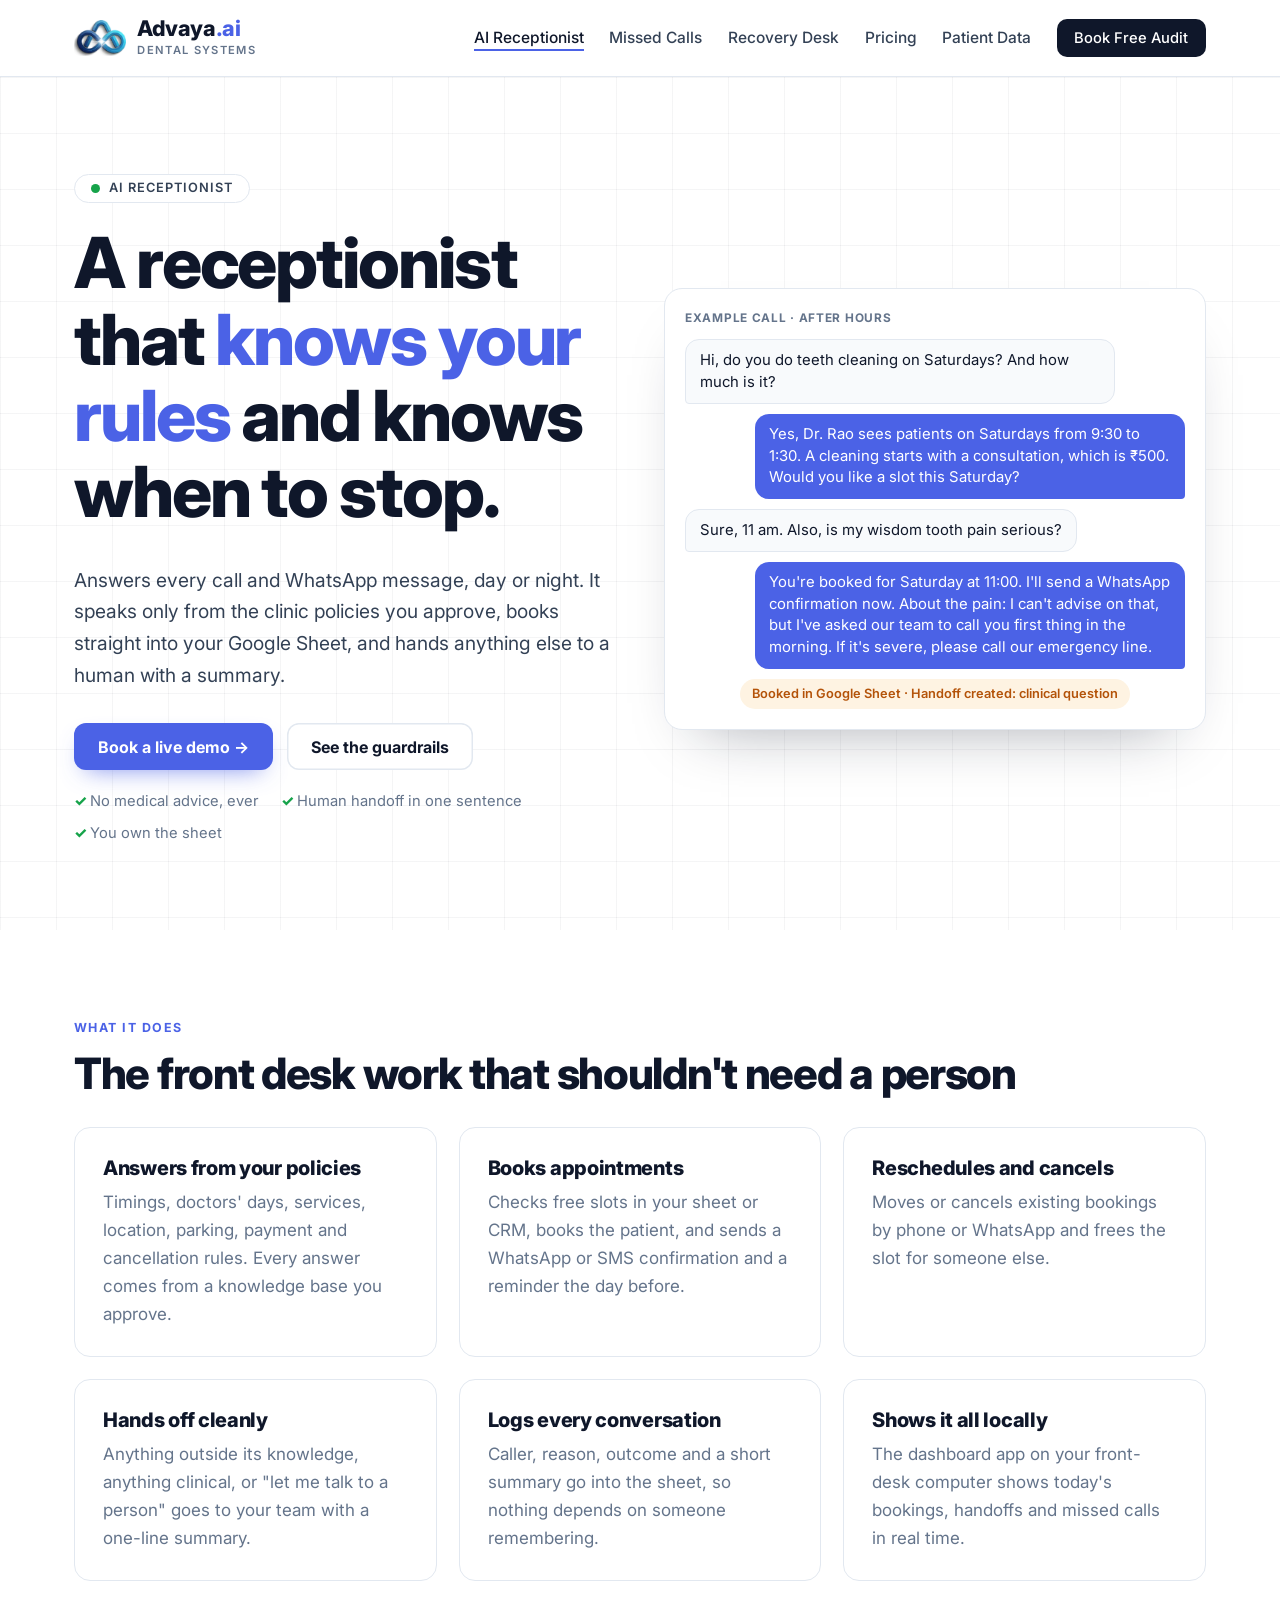
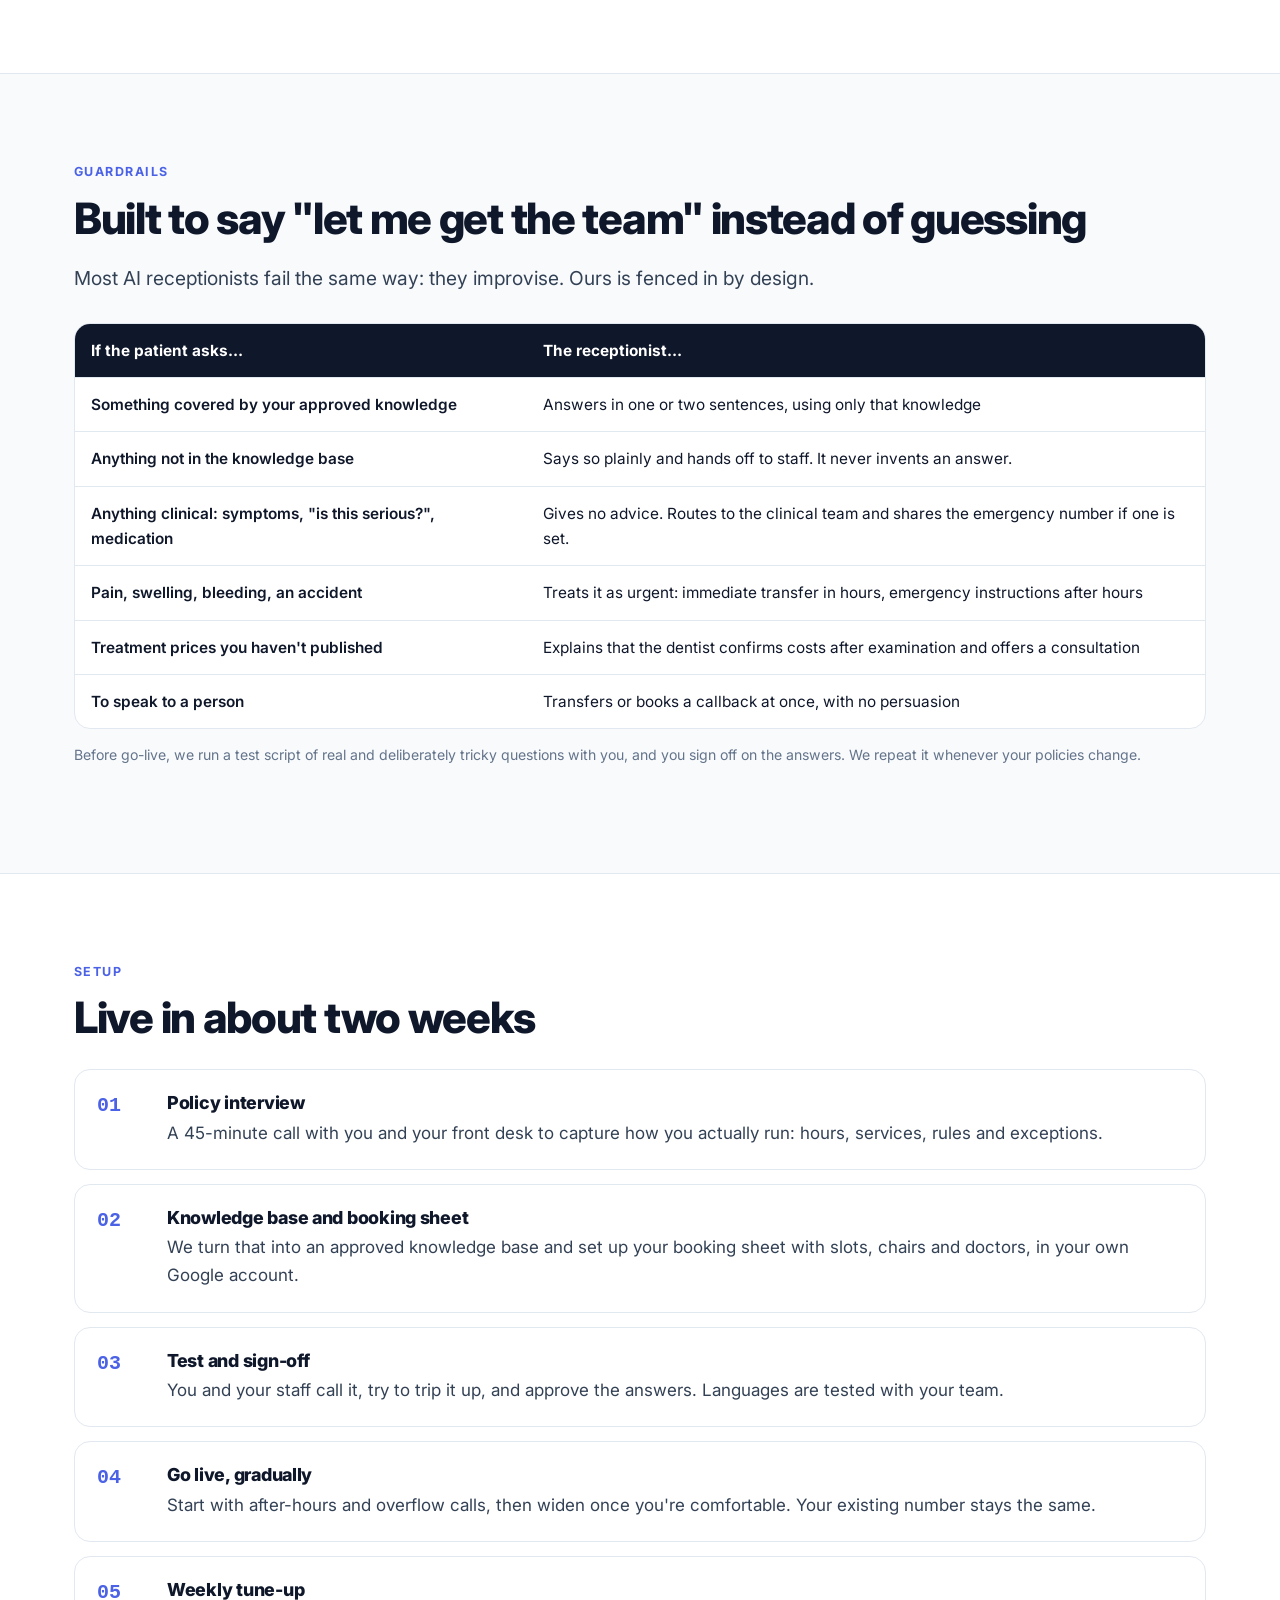
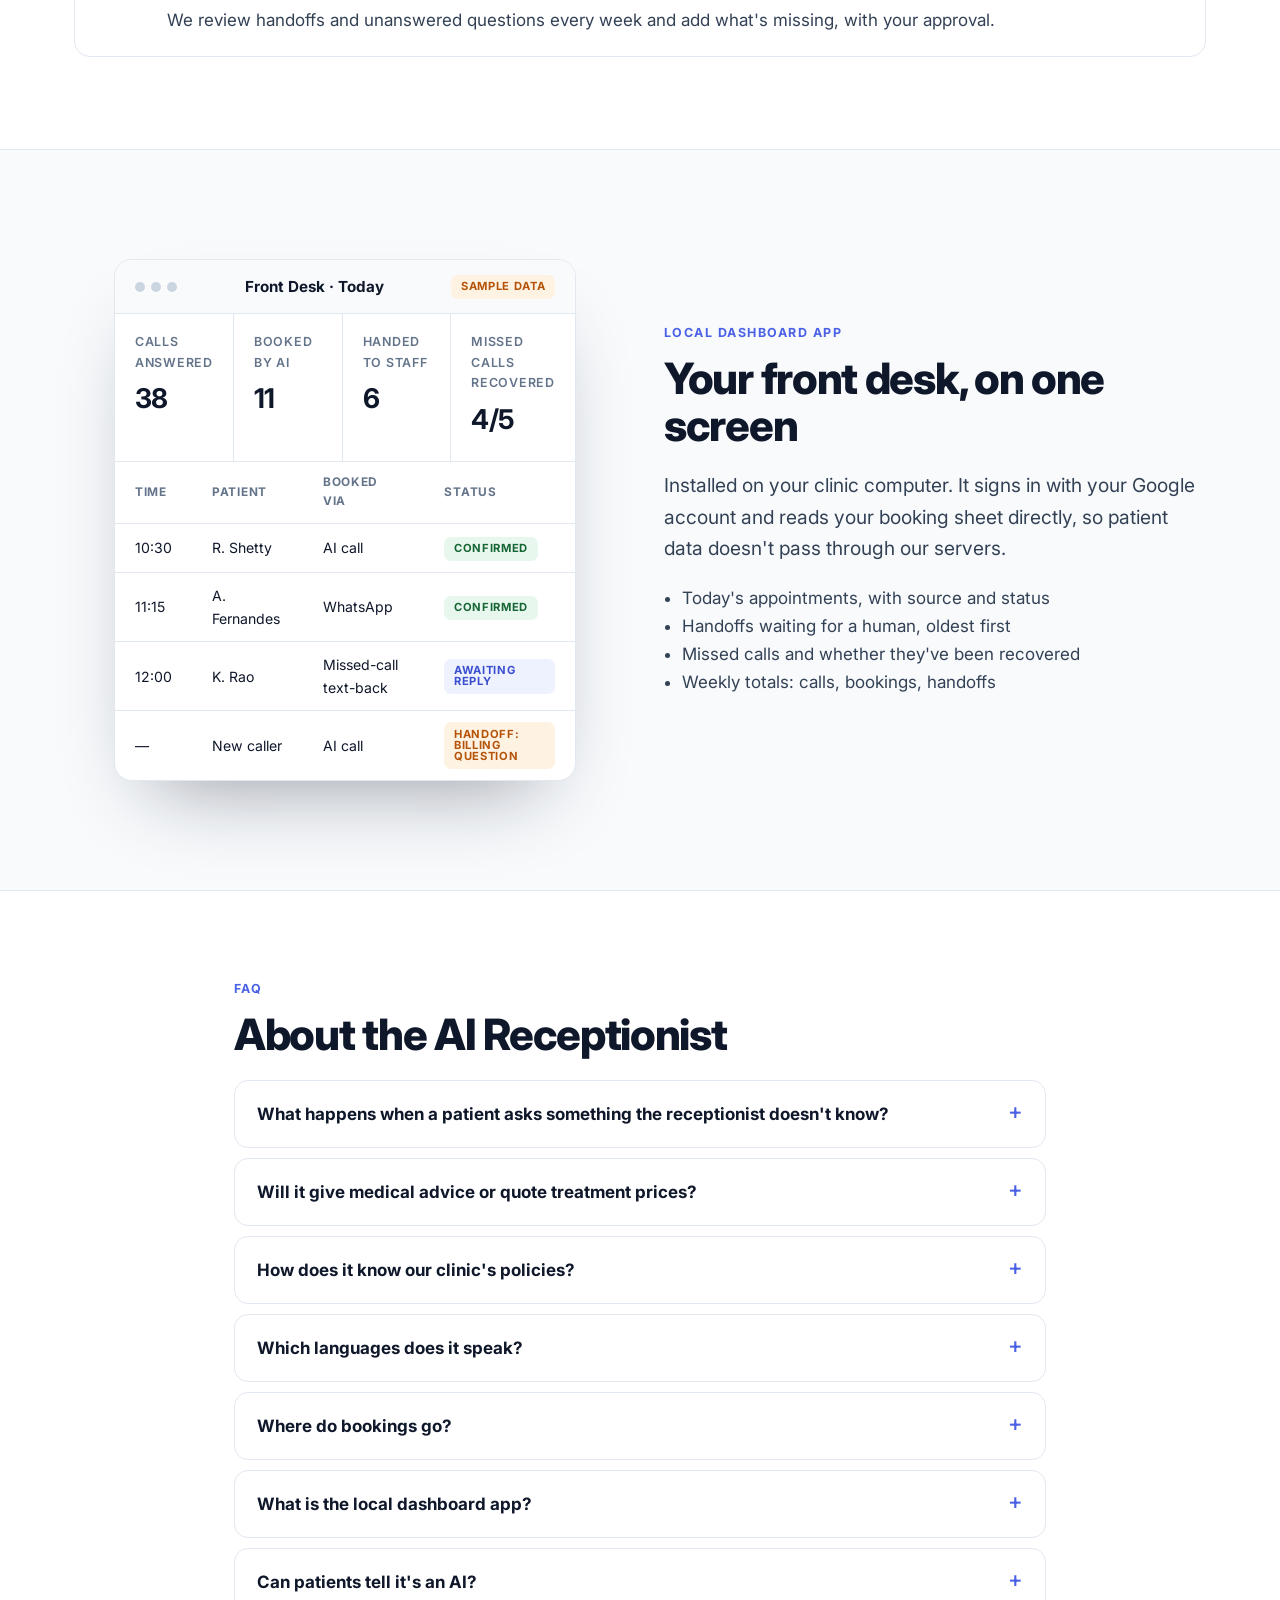
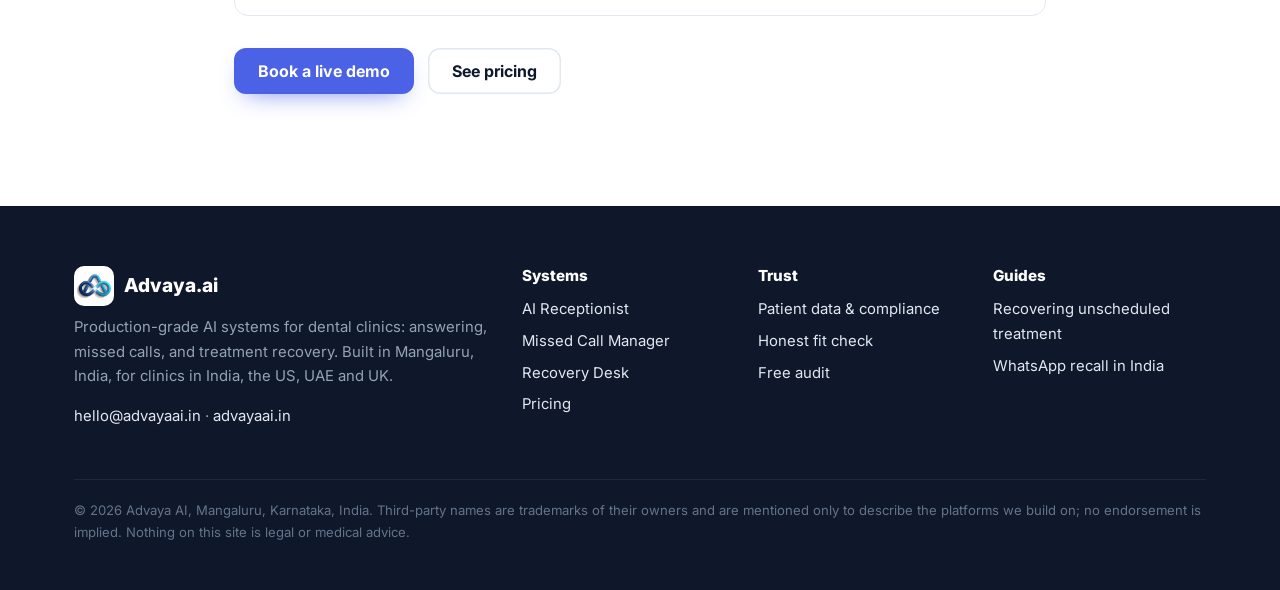
==== ai-receptionist.html @ 79f5c327 "fresh offers" ====
<!doctype html>
<html lang="en">
<head>
<meta charset="utf-8">
<meta name="viewport" content="width=device-width, initial-scale=1">
<title>AI Receptionist for Dental Clinics | Advaya.ai</title>
<meta name="description" content="An AI receptionist for dental clinics that answers calls and WhatsApp from your policies, books into Google Sheets or your CRM, and hands the rest to staff.">
<link rel="canonical" href="https://dental.advayaai.in/ai-receptionist">
<meta name="robots" content="index, follow, max-image-preview:large">
<meta name="theme-color" content="#0f172a">
<link rel="icon" href="/assets/icon-32.png" sizes="32x32" type="image/png">
<link rel="icon" href="/assets/icon-64.png" sizes="64x64" type="image/png">
<link rel="apple-touch-icon" href="/assets/icon-180.png">
<link rel="manifest" href="/site.webmanifest">
<meta property="og:type" content="website">
<meta property="og:site_name" content="Advaya.ai">
<meta property="og:title" content="AI Receptionist for Dental Clinics | Advaya.ai">
<meta property="og:description" content="An AI receptionist for dental clinics that answers calls and WhatsApp from your policies, books into Google Sheets or your CRM, and hands the rest to staff.">
<meta property="og:url" content="https://dental.advayaai.in/ai-receptionist">
<meta property="og:image" content="https://dental.advayaai.in/assets/og-image.png">
<meta property="og:image:width" content="1200">
<meta property="og:image:height" content="630">
<meta property="og:locale" content="en_IN">
<meta name="twitter:card" content="summary_large_image">
<meta name="twitter:title" content="AI Receptionist for Dental Clinics | Advaya.ai">
<meta name="twitter:description" content="An AI receptionist for dental clinics that answers calls and WhatsApp from your policies, books into Google Sheets or your CRM, and hands the rest to staff.">
<meta name="twitter:image" content="https://dental.advayaai.in/assets/og-image.png">
<link rel="preconnect" href="https://fonts.googleapis.com">
<link rel="preconnect" href="https://fonts.gstatic.com" crossorigin>
<link href="https://fonts.googleapis.com/css2?family=Inter:wght@400;500;600;700;800&display=swap" rel="stylesheet">
<link rel="stylesheet" href="/assets/site.css">
<script type="application/ld+json">
{
 "@context": "https://schema.org",
 "@graph": [
  {
   "@type": "Organization",
   "@id": "https://advayaai.in/#org",
   "name": "Advaya AI",
   "alternateName": "Advaya.ai",
   "url": "https://advayaai.in/",
   "logo": "https://dental.advayaai.in/assets/icon-512.png",
   "address": {
    "@type": "PostalAddress",
    "addressLocality": "Mangaluru",
    "addressRegion": "Karnataka",
    "addressCountry": "IN"
   }
  },
  {
   "@type": "WebSite",
   "@id": "https://dental.advayaai.in/#website",
   "url": "https://dental.advayaai.in/",
   "name": "Advaya.ai Dental",
   "publisher": {
    "@id": "https://advayaai.in/#org"
   }
  },
  {
   "@type": "Service",
   "@id": "https://dental.advayaai.in/ai-receptionist#service",
   "name": "AI Receptionist",
   "serviceType": "AI Receptionist for dental clinics",
   "description": "A voice and WhatsApp AI receptionist for dental clinics that answers only from the clinic's approved policies, books appointments into Google Sheets or a CRM, and hands every other question to a human.",
   "provider": {
    "@id": "https://advayaai.in/#org"
   },
   "areaServed": [
    "IN",
    "US",
    "AE",
    "GB"
   ],
   "audience": {
    "@type": "BusinessAudience",
    "audienceType": "Dental clinics and dental groups"
   },
   "offers": [
    {
     "@type": "Offer",
     "name": "AI Receptionist, India",
     "price": "12999",
     "priceCurrency": "INR",
     "url": "https://dental.advayaai.in/#pricing"
    },
    {
     "@type": "Offer",
     "name": "AI Receptionist, US per location",
     "price": "549",
     "priceCurrency": "USD",
     "url": "https://dental.advayaai.in/#pricing"
    }
   ]
  },
  {
   "@type": "BreadcrumbList",
   "itemListElement": [
    {
     "@type": "ListItem",
     "position": 1,
     "name": "Dental Systems",
     "item": "https://dental.advayaai.in/"
    },
    {
     "@type": "ListItem",
     "position": 2,
     "name": "AI Receptionist",
     "item": "https://dental.advayaai.in/ai-receptionist"
    }
   ]
  },
  {
   "@type": "FAQPage",
   "mainEntity": [
    {
     "@type": "Question",
     "name": "What happens when a patient asks something the receptionist doesn't know?",
     "acceptedAnswer": {
      "@type": "Answer",
      "text": "It says it will get the team to help. During clinic hours it transfers the call to a staff member with a one-line summary. After hours it logs a callback request in your sheet and alerts your team on WhatsApp. It never guesses."
     }
    },
    {
     "@type": "Question",
     "name": "Will it give medical advice or quote treatment prices?",
     "acceptedAnswer": {
      "@type": "Answer",
      "text": "No medical advice, ever. It quotes only prices you choose to publish, such as a consultation fee. Everything else is routed to your team."
     }
    },
    {
     "@type": "Question",
     "name": "How does it know our clinic's policies?",
     "acceptedAnswer": {
      "@type": "Answer",
      "text": "We build a private knowledge base from documents you approve: services, timings, doctors' days, location and parking, payment and insurance policy, cancellation rules, and pre-visit instructions. You review and sign off on it before go-live, and changes take effect the same day."
     }
    },
    {
     "@type": "Question",
     "name": "Which languages does it speak?",
     "acceptedAnswer": {
      "@type": "Answer",
      "text": "English and Hindi are well supported by today's voice platforms. For Kannada, Tamil, Telugu, Malayalam, Arabic and others, we test quality with your own staff before go-live and only switch on languages that pass."
     }
    },
    {
     "@type": "Question",
     "name": "Where do bookings go?",
     "acceptedAnswer": {
      "@type": "Answer",
      "text": "Into a Google Sheet in your clinic's Google account, which acts as your appointment book, or into your CRM where it has an API. If your appointments live in practice software without an API, bookings land in the sheet as confirmed slots for your front desk to copy across."
     }
    },
    {
     "@type": "Question",
     "name": "What is the local dashboard app?",
     "acceptedAnswer": {
      "@type": "Answer",
      "text": "A small web app installed on your front-desk computer. It signs in with your clinic's Google account and reads the sheet directly, showing today's bookings, calls handled, handoffs and missed calls. Patient data does not pass through Advaya's servers."
     }
    },
    {
     "@type": "Question",
     "name": "Can patients tell it's an AI?",
     "acceptedAnswer": {
      "@type": "Answer",
      "text": "Yes. It introduces itself as the clinic's virtual assistant. Patients can say 'talk to a person' at any time and are transferred."
     }
    }
   ]
  }
 ]
}
</script>
</head>
<body>
<a class="skip" href="#main">Skip to content</a>
<header class="site-head">
  <div class="wrap">
    <a class="brand" href="/" aria-label="Advaya.ai Dental home">
      <picture><source srcset="/assets/logo.webp" type="image/webp"><img src="/assets/logo.png" alt="Advaya.ai logo" width="140" height="100"></picture>
      <span><b>Advaya<span>.ai</span></b><small>Dental Systems</small></span>
    </a>
    <nav class="nav" aria-label="Main">
      <a href="/ai-receptionist" aria-current=page>AI Receptionist</a>
      <a href="/missed-call-manager">Missed Calls</a>
      <a href="/recovery-desk">Recovery Desk</a>
      <a href="/#pricing">Pricing</a>
      <a href="/patient-data">Patient Data</a>
      <a href="/#audit" class="btn sm">Book Free Audit</a>
    </nav>
  </div>
</header>
<main id="main">

<section class="hero grid-bg">
  <div class="wrap">
    <div class="grid g2" style="align-items:center;gap:48px">
      <div>
        <span class="pill">AI Receptionist</span>
        <h1 style="margin-left:0">A receptionist that <span class="accent">knows your rules</span> and knows when to stop.</h1>
        <p class="lede">Answers every call and WhatsApp message, day or night. It speaks only from the clinic policies you approve, books straight into your Google Sheet, and hands anything else to a human with a summary.</p>
        <div class="cta-row"><a class="btn blue" href="/#audit">Book a live demo →</a><a class="btn ghost" href="#guardrails">See the guardrails</a></div>
        <ul class="trust"><li>No medical advice, ever</li><li>Human handoff in one sentence</li><li>You own the sheet</li></ul>
      </div>
      <div class="chat" aria-label="Example conversation">
        <span class="who">Example call · after hours</span>
        <div class="msg p">Hi, do you do teeth cleaning on Saturdays? And how much is it?</div>
        <div class="msg a">Yes, Dr. Rao sees patients on Saturdays from 9:30 to 1:30. A cleaning starts with a consultation, which is ₹500. Would you like a slot this Saturday?</div>
        <div class="msg p">Sure, 11 am. Also, is my wisdom tooth pain serious?</div>
        <div class="msg a">You're booked for Saturday at 11:00. I'll send a WhatsApp confirmation now. About the pain: I can't advise on that, but I've asked our team to call you first thing in the morning. If it's severe, please call our emergency line.</div>
        <div class="msg sys">Booked in Google Sheet · Handoff created: clinical question</div>
      </div>
    </div>
  </div>
</section>

<section aria-labelledby="what-h">
  <div class="wrap">
    <span class="eyebrow">What it does</span>
    <h2 id="what-h">The front desk work that shouldn't need a person</h2>
    <div class="grid g3" style="margin-top:30px">
      <div class="card"><h3>Answers from your policies</h3><p class="muted">Timings, doctors' days, services, location, parking, payment and cancellation rules. Every answer comes from a knowledge base you approve.</p></div>
      <div class="card"><h3>Books appointments</h3><p class="muted">Checks free slots in your sheet or CRM, books the patient, and sends a WhatsApp or SMS confirmation and a reminder the day before.</p></div>
      <div class="card"><h3>Reschedules and cancels</h3><p class="muted">Moves or cancels existing bookings by phone or WhatsApp and frees the slot for someone else.</p></div>
      <div class="card"><h3>Hands off cleanly</h3><p class="muted">Anything outside its knowledge, anything clinical, or "let me talk to a person" goes to your team with a one-line summary.</p></div>
      <div class="card"><h3>Logs every conversation</h3><p class="muted">Caller, reason, outcome and a short summary go into the sheet, so nothing depends on someone remembering.</p></div>
      <div class="card"><h3>Shows it all locally</h3><p class="muted">The dashboard app on your front-desk computer shows today's bookings, handoffs and missed calls in real time.</p></div>
    </div>
  </div>
</section>

<section id="guardrails" class="band" aria-labelledby="guard-h">
  <div class="wrap">
    <span class="eyebrow">Guardrails</span>
    <h2 id="guard-h">Built to say "let me get the team" instead of guessing</h2>
    <p class="lede">Most AI receptionists fail the same way: they improvise. Ours is fenced in by design.</p>
    <div class="table-scroll" style="margin-top:28px"><table class="compare">
      <thead><tr><th scope="col">If the patient asks…</th><th scope="col">The receptionist…</th></tr></thead>
      <tbody>
        <tr><td>Something covered by your approved knowledge</td><td>Answers in one or two sentences, using only that knowledge</td></tr>
        <tr><td>Anything not in the knowledge base</td><td>Says so plainly and hands off to staff. It never invents an answer.</td></tr>
        <tr><td>Anything clinical: symptoms, "is this serious?", medication</td><td>Gives no advice. Routes to the clinical team and shares the emergency number if one is set.</td></tr>
        <tr><td>Pain, swelling, bleeding, an accident</td><td>Treats it as urgent: immediate transfer in hours, emergency instructions after hours</td></tr>
        <tr><td>Treatment prices you haven't published</td><td>Explains that the dentist confirms costs after examination and offers a consultation</td></tr>
        <tr><td>To speak to a person</td><td>Transfers or books a callback at once, with no persuasion</td></tr>
      </tbody>
    </table></div>
    <p class="muted small" style="margin-top:14px">Before go-live, we run a test script of real and deliberately tricky questions with you, and you sign off on the answers. We repeat it whenever your policies change.</p>
  </div>
</section>

<section aria-labelledby="how-h">
  <div class="wrap">
    <span class="eyebrow">Setup</span>
    <h2 id="how-h">Live in about two weeks</h2>
    <ol class="steps" style="margin-top:28px">
      <li><div><h3>Policy interview</h3><p>A 45-minute call with you and your front desk to capture how you actually run: hours, services, rules and exceptions.</p></div></li>
      <li><div><h3>Knowledge base and booking sheet</h3><p>We turn that into an approved knowledge base and set up your booking sheet with slots, chairs and doctors, in your own Google account.</p></div></li>
      <li><div><h3>Test and sign-off</h3><p>You and your staff call it, try to trip it up, and approve the answers. Languages are tested with your team.</p></div></li>
      <li><div><h3>Go live, gradually</h3><p>Start with after-hours and overflow calls, then widen once you're comfortable. Your existing number stays the same.</p></div></li>
      <li><div><h3>Weekly tune-up</h3><p>We review handoffs and unanswered questions every week and add what's missing, with your approval.</p></div></li>
    </ol>
  </div>
</section>

<section class="band" aria-labelledby="dash2-h">
  <div class="wrap">
    <div class="grid g2" style="align-items:center;gap:48px">
      <figure class="dash" aria-label="Sample of the local front-desk dashboard">
      <div class="dash-top"><div class="dots"><i></i><i></i><i></i></div><b>Front Desk · Today</b><span class="tag amber">Sample data</span></div>
      <div class="kpis">
        <div><span>Calls answered</span><strong>38</strong></div>
        <div><span>Booked by AI</span><strong>11</strong></div>
        <div><span>Handed to staff</span><strong>6</strong></div>
        <div><span>Missed calls recovered</span><strong>4/5</strong></div>
      </div>
      <div class="table-scroll"><table>
        <thead><tr><th>Time</th><th>Patient</th><th>Booked via</th><th>Status</th></tr></thead>
        <tbody>
          <tr><td>10:30</td><td>R. Shetty</td><td>AI call</td><td><span class="tag green">Confirmed</span></td></tr>
          <tr><td>11:15</td><td>A. Fernandes</td><td>WhatsApp</td><td><span class="tag green">Confirmed</span></td></tr>
          <tr><td>12:00</td><td>K. Rao</td><td>Missed-call text-back</td><td><span class="tag">Awaiting reply</span></td></tr>
          <tr><td>—</td><td>New caller</td><td>AI call</td><td><span class="tag amber">Handoff: billing question</span></td></tr>
        </tbody>
      </table></div>
    </figure>
      <div>
        <span class="eyebrow">Local dashboard app</span>
        <h2 id="dash2-h">Your front desk, on one screen</h2>
        <p class="lede">Installed on your clinic computer. It signs in with your Google account and reads your booking sheet directly, so patient data doesn't pass through our servers.</p>
        <ul style="padding-left:1.1rem;color:var(--ink-2)"><li>Today's appointments, with source and status</li><li>Handoffs waiting for a human, oldest first</li><li>Missed calls and whether they've been recovered</li><li>Weekly totals: calls, bookings, handoffs</li></ul>
      </div>
    </div>
  </div>
</section>

<section aria-labelledby="rfaq-h">
  <div class="wrap" style="max-width:860px">
    <span class="eyebrow">FAQ</span>
    <h2 id="rfaq-h">About the AI Receptionist</h2>
    <details><summary>What happens when a patient asks something the receptionist doesn&#x27;t know?</summary><p>It says it will get the team to help. During clinic hours it transfers the call to a staff member with a one-line summary. After hours it logs a callback request in your sheet and alerts your team on WhatsApp. It never guesses.</p></details>
    <details><summary>Will it give medical advice or quote treatment prices?</summary><p>No medical advice, ever. It quotes only prices you choose to publish, such as a consultation fee. Everything else is routed to your team.</p></details>
    <details><summary>How does it know our clinic&#x27;s policies?</summary><p>We build a private knowledge base from documents you approve: services, timings, doctors&#x27; days, location and parking, payment and insurance policy, cancellation rules, and pre-visit instructions. You review and sign off on it before go-live, and changes take effect the same day.</p></details>
    <details><summary>Which languages does it speak?</summary><p>English and Hindi are well supported by today&#x27;s voice platforms. For Kannada, Tamil, Telugu, Malayalam, Arabic and others, we test quality with your own staff before go-live and only switch on languages that pass.</p></details>
    <details><summary>Where do bookings go?</summary><p>Into a Google Sheet in your clinic&#x27;s Google account, which acts as your appointment book, or into your CRM where it has an API. If your appointments live in practice software without an API, bookings land in the sheet as confirmed slots for your front desk to copy across.</p></details>
    <details><summary>What is the local dashboard app?</summary><p>A small web app installed on your front-desk computer. It signs in with your clinic&#x27;s Google account and reads the sheet directly, showing today&#x27;s bookings, calls handled, handoffs and missed calls. Patient data does not pass through Advaya&#x27;s servers.</p></details>
    <details><summary>Can patients tell it&#x27;s an AI?</summary><p>Yes. It introduces itself as the clinic&#x27;s virtual assistant. Patients can say &#x27;talk to a person&#x27; at any time and are transferred.</p></details>
    <div class="cta-row"><a class="btn blue" href="/#audit">Book a live demo</a><a class="btn ghost" href="/#pricing">See pricing</a></div>
  </div>
</section>
</main>
<footer class="site-foot">
  <div class="wrap">
    <div class="grid">
      <div>
        <div class="foot-brand"><img src="/assets/icon-64.png" alt="" width="40" height="40">Advaya.ai</div>
        <p>Production-grade AI systems for dental clinics: answering, missed calls, and treatment recovery. Built in Mangaluru, India, for clinics in India, the US, UAE and UK.</p>
        <p><a data-email href="#">hello@advayaai.in</a> · <a href="https://advayaai.in/">advayaai.in</a></p>
      </div>
      <div>
        <h3>Systems</h3>
        <ul><li><a href="/ai-receptionist">AI Receptionist</a></li><li><a href="/missed-call-manager">Missed Call Manager</a></li><li><a href="/recovery-desk">Recovery Desk</a></li><li><a href="/#pricing">Pricing</a></li></ul>
      </div>
      <div>
        <h3>Trust</h3>
        <ul><li><a href="/patient-data">Patient data &amp; compliance</a></li><li><a href="/#fit">Honest fit check</a></li><li><a href="/#audit">Free audit</a></li></ul>
      </div>
      <div>
        <h3>Guides</h3>
        <ul><li><a href="/guides/unscheduled-treatment-recovery">Recovering unscheduled treatment</a></li><li><a href="/guides/whatsapp-patient-recall-india">WhatsApp recall in India</a></li></ul>
      </div>
    </div>
    <p class="legal">© <span data-year>2026</span> Advaya AI, Mangaluru, Karnataka, India. Third-party names are trademarks of their owners and are mentioned only to describe the platforms we build on; no endorsement is implied. Nothing on this site is legal or medical advice.</p>
  </div>
</footer>
<script src="/assets/site.js" defer></script>
</body>
</html>
---- assets/site.css ----
/* Advaya.ai — Dental systems. Brand matched to advayaai.in (Inter, navy + royal blue, grid canvas). */
:root{
  --ink:#0f172a;
  --ink-2:#334155;
  --muted:#64748b;
  --line:#e2e8f0;
  --soft:#f8fafc;
  --card:#ffffff;
  --blue:#4b62e6;
  --blue-2:#3a4fd0;
  --blue-soft:#eef1fe;
  --green:#16a34a;
  --green-soft:#e8f7ee;
  --amber:#b45309;
  --amber-soft:#fef3e2;
  --red:#dc2626;
  --radius:16px;
  --sans:"Inter",system-ui,-apple-system,"Segoe UI",Roboto,Arial,sans-serif;
  --mono:ui-monospace,SFMono-Regular,Menlo,Consolas,monospace;
  --max:1180px;
}
*{box-sizing:border-box}
[hidden]{display:none!important}
html{scroll-behavior:smooth}
body{margin:0;background:#fff;color:var(--ink);font:17px/1.65 var(--sans);-webkit-font-smoothing:antialiased}
img,svg{max-width:100%;display:block}
a{color:var(--blue);text-underline-offset:3px}
a:hover{color:var(--blue-2)}
:focus-visible{outline:3px solid var(--blue);outline-offset:2px;border-radius:6px}
.skip{position:absolute;left:-999px;top:0;background:var(--ink);color:#fff;padding:.6rem 1rem;z-index:99}
.skip:focus{left:1rem}
.wrap{max-width:var(--max);margin:0 auto;padding:0 24px}
h1,h2,h3{font-weight:800;line-height:1.08;letter-spacing:-.03em;margin:0 0 .5em}
h1{font-size:clamp(2.4rem,5.6vw,4.4rem)}
h2{font-size:clamp(1.8rem,3.4vw,2.7rem)}
h3{font-size:1.25rem;letter-spacing:-.015em;line-height:1.25}
p{margin:0 0 1em}
.accent{color:var(--blue)}
.lede{font-size:1.2rem;color:var(--ink-2);max-width:44em}
.muted{color:var(--muted)}
.small{font-size:.88rem}
.center{text-align:center}
.center .lede{margin-left:auto;margin-right:auto}
.pill{display:inline-flex;align-items:center;gap:.55rem;border:1px solid var(--line);background:#fff;border-radius:999px;padding:.45rem 1rem;font:600 .8rem/1 var(--sans);letter-spacing:.08em;text-transform:uppercase;color:var(--ink-2);margin-bottom:1.4rem}
.pill::before{content:"";width:9px;height:9px;border-radius:50%;background:var(--green)}
.eyebrow{display:block;font:700 .78rem/1 var(--sans);letter-spacing:.12em;text-transform:uppercase;color:var(--blue);margin-bottom:1rem}

/* grid canvas like advayaai.in */
.grid-bg{background-color:#fff;background-image:linear-gradient(to right,rgba(15,23,42,.045) 1px,transparent 1px),linear-gradient(to bottom,rgba(15,23,42,.045) 1px,transparent 1px);background-size:56px 56px}

/* header */
.site-head{position:sticky;top:0;z-index:30;background:rgba(255,255,255,.94);backdrop-filter:saturate(1.6) blur(10px);border-bottom:1px solid var(--line)}
.site-head .wrap{display:flex;align-items:center;justify-content:space-between;height:76px;gap:1.2rem}
.brand{display:flex;align-items:center;gap:.7rem;text-decoration:none;color:var(--ink)}
.brand img{width:52px;height:auto}
.brand b{display:block;font:800 1.35rem/1 var(--sans);letter-spacing:-.02em}
.brand b span{color:var(--blue)}
.brand small{display:block;font:600 .7rem/1.2 var(--sans);letter-spacing:.12em;text-transform:uppercase;color:var(--muted);margin-top:4px}
.nav{display:flex;gap:1.6rem;align-items:center}
.nav a{color:var(--ink-2);text-decoration:none;font-size:.97rem;font-weight:500}
.nav a:hover,.nav a[aria-current=page]{color:var(--ink)}
.nav a[aria-current=page]{box-shadow:inset 0 -2px 0 var(--blue)}
.nav a.btn,.nav a.btn:hover{color:#fff}
@media (max-width:980px){.nav a:not(.btn){display:none}}

/* buttons */
.btn{display:inline-flex;align-items:center;justify-content:center;gap:.5rem;background:var(--ink);color:#fff;text-decoration:none;border:0;border-radius:12px;padding:.95rem 1.5rem;font:700 1rem/1 var(--sans);cursor:pointer;transition:transform .15s,background .15s,box-shadow .15s}
.btn:hover{background:#1e293b;color:#fff;transform:translateY(-1px)}
.btn.blue{background:var(--blue);box-shadow:0 10px 24px -12px rgba(75,98,230,.8)}
.btn.blue:hover{background:var(--blue-2)}
.btn.ghost{background:#fff;color:var(--ink);box-shadow:inset 0 0 0 1.5px var(--line)}
.btn.ghost:hover{box-shadow:inset 0 0 0 1.5px var(--ink);color:var(--ink)}
.btn.sm{padding:.7rem 1.1rem;font-size:.92rem;border-radius:10px}

/* sections */
section{padding:92px 0}
.band{background:var(--soft);border-top:1px solid var(--line);border-bottom:1px solid var(--line)}
.dark{background:var(--ink);color:#e2e8f0}
.dark h2,.dark h3{color:#fff}
.dark .muted{color:#94a3b8}
.dark .lede{color:#cbd5e1}
.grid{display:grid;gap:22px}
.g2{grid-template-columns:repeat(2,1fr)}
.g3{grid-template-columns:repeat(3,1fr)}
.g4{grid-template-columns:repeat(4,1fr)}
@media (max-width:960px){.g3,.g4{grid-template-columns:1fr 1fr}}
@media (max-width:660px){.g2,.g3,.g4{grid-template-columns:1fr}section{padding:64px 0}}
.card{background:var(--card);border:1px solid var(--line);border-radius:var(--radius);padding:28px}
.card h3{margin-bottom:.35em}
.card p:last-child{margin-bottom:0}
.dark .card{background:#16213a;border-color:#26324d;color:#e2e8f0}

/* hero */
.hero{padding:96px 0 84px}
.hero h1{max-width:14em;margin-left:auto;margin-right:auto}
.cta-row{display:flex;flex-wrap:wrap;gap:14px;margin:2rem 0 1.2rem}
.center .cta-row{justify-content:center}
.trust{display:flex;flex-wrap:wrap;gap:.5rem 1.4rem;font-size:.92rem;color:var(--muted);padding:0;margin:0;list-style:none}
.center .trust{justify-content:center}
.trust li::before{content:"✓ ";color:var(--green);font-weight:800}

/* offer cards */
.offer{display:flex;flex-direction:column;position:relative;transition:box-shadow .2s,transform .2s}
.offer:hover{box-shadow:0 24px 48px -28px rgba(15,23,42,.35);transform:translateY(-2px)}
.offer .ico{width:48px;height:48px;border-radius:12px;background:var(--blue-soft);display:grid;place-items:center;margin-bottom:18px}
.offer .ico svg{width:26px;height:26px;stroke:var(--blue)}
.offer ul{padding-left:1.1rem;margin:.6rem 0 1.4rem;color:var(--ink-2)}
.offer li{margin-bottom:.3rem}
.offer .from{font-weight:700;color:var(--ink);margin:auto 0 1rem}
.offer .from span{font-weight:500;color:var(--muted)}
.offer .btn{width:100%}
.tag{display:inline-block;font:700 .7rem/1 var(--sans);letter-spacing:.06em;text-transform:uppercase;padding:.4rem .6rem;border-radius:7px;background:var(--blue-soft);color:var(--blue-2)}
.tag.green{background:var(--green-soft);color:#166534}
.tag.amber{background:var(--amber-soft);color:var(--amber)}
.offer .tag{position:absolute;top:22px;right:22px}

/* flow */
.flow{display:grid;grid-template-columns:repeat(3,1fr);gap:0;counter-reset:f;margin-top:34px}
.flow > div{position:relative;padding:26px;border:1px solid var(--line);background:#fff}
.flow > div:first-child{border-radius:var(--radius) 0 0 var(--radius)}
.flow > div:last-child{border-radius:0 var(--radius) var(--radius) 0}
.flow > div + div{border-left:0}
.flow b{display:block;font-size:.78rem;letter-spacing:.1em;text-transform:uppercase;color:var(--blue);margin-bottom:.5rem}
@media (max-width:760px){.flow{grid-template-columns:1fr}.flow > div{border-radius:0!important;border-left:1px solid var(--line)!important}.flow > div + div{border-top:0}}

/* steps */
.steps{counter-reset:s;list-style:none;padding:0;margin:0;display:grid;gap:14px}
.steps li{counter-increment:s;display:grid;grid-template-columns:54px 1fr;gap:16px;background:#fff;border:1px solid var(--line);border-radius:var(--radius);padding:22px}
.steps li::before{content:counter(s,decimal-leading-zero);font:700 1.25rem/1 var(--mono);color:var(--blue);padding-top:4px}
.steps h3{margin-bottom:.25em;font-size:1.12rem}
.steps p{margin:0;color:var(--ink-2)}

/* tables */
.table-scroll{overflow-x:auto}
.compare{width:100%;border-collapse:separate;border-spacing:0;background:#fff;border:1px solid var(--line);border-radius:var(--radius);overflow:hidden;font-size:.96rem}
.compare th,.compare td{padding:14px 16px;text-align:left;border-bottom:1px solid var(--line);vertical-align:top}
.compare tr:last-child td{border-bottom:0}
.compare thead th{background:var(--ink);color:#fff;font-weight:700}
.compare td:first-child{font-weight:600}

/* dashboard mock */
.dash{background:#fff;border:1px solid var(--line);border-radius:18px;box-shadow:0 40px 80px -40px rgba(15,23,42,.45);overflow:hidden}
.dash-top{display:flex;justify-content:space-between;align-items:center;padding:14px 20px;border-bottom:1px solid var(--line);background:var(--soft);font-size:.86rem;color:var(--muted)}
.dash-top b{color:var(--ink);font-size:.95rem}
.dots{display:flex;gap:6px}.dots i{width:10px;height:10px;border-radius:50%;background:#cbd5e1;display:block}
.kpis{display:grid;grid-template-columns:repeat(4,1fr);gap:0;border-bottom:1px solid var(--line)}
.kpis div{padding:18px 20px;border-right:1px solid var(--line)}
.kpis div:last-child{border-right:0}
.kpis span{display:block;font-size:.78rem;color:var(--muted);text-transform:uppercase;letter-spacing:.06em;font-weight:600}
.kpis strong{display:block;font-size:1.7rem;letter-spacing:-.02em;margin-top:4px}
@media (max-width:700px){.kpis{grid-template-columns:1fr 1fr}.kpis div:nth-child(2){border-right:0}.kpis div:nth-child(-n+2){border-bottom:1px solid var(--line)}}
.dash table{width:100%;border-collapse:collapse;font-size:.88rem}
.dash th,.dash td{padding:11px 20px;text-align:left;border-bottom:1px solid var(--line)}
.dash th{font-size:.74rem;text-transform:uppercase;letter-spacing:.06em;color:var(--muted);font-weight:700}
.dash tr:last-child td{border-bottom:0}

/* chat mock */
.chat{background:#fff;border:1px solid var(--line);border-radius:18px;padding:20px;box-shadow:0 30px 60px -36px rgba(15,23,42,.4);display:flex;flex-direction:column;gap:10px;font-size:.93rem}
.chat .who{font-size:.74rem;color:var(--muted);text-transform:uppercase;letter-spacing:.06em;font-weight:700}
.msg{max-width:86%;padding:10px 14px;border-radius:14px;line-height:1.45}
.msg.p{background:var(--soft);border:1px solid var(--line);align-self:flex-start;border-bottom-left-radius:4px}
.msg.a{background:var(--blue);color:#fff;align-self:flex-end;border-bottom-right-radius:4px}
.msg.sys{align-self:center;background:var(--amber-soft);color:var(--amber);font-size:.8rem;font-weight:600;border-radius:999px;padding:6px 12px}

/* calculator */
.tabs{display:inline-flex;background:var(--soft);border:1px solid var(--line);border-radius:12px;padding:4px;gap:4px;flex-wrap:wrap}
.tabs button{border:0;background:transparent;padding:.6rem 1rem;border-radius:9px;font:600 .92rem/1 var(--sans);color:var(--ink-2);cursor:pointer}
.tabs button[aria-pressed=true],.tabs button[aria-selected=true]{background:var(--ink);color:#fff}
.calc{display:grid;grid-template-columns:1fr 1fr;gap:28px;margin-top:24px}
@media (max-width:840px){.calc{grid-template-columns:1fr}}
.field{margin-bottom:20px}
.field label{display:flex;justify-content:space-between;gap:1rem;font-weight:600;font-size:.95rem;margin-bottom:6px}
.field output{font-family:var(--mono);color:var(--blue);white-space:nowrap}
input[type=range]{width:100%;accent-color:var(--blue)}
.result{background:var(--ink);color:#fff;border-radius:var(--radius);padding:30px}
.result .big{font:800 2.8rem/1.05 var(--sans);letter-spacing:-.03em;margin:.3rem 0 1.1rem}
.result dl{display:grid;grid-template-columns:1fr auto;gap:9px 16px;margin:0;font-size:.95rem}
.result dt{color:#94a3b8}
.result dd{margin:0;font-family:var(--mono);text-align:right}
.result .verdict{margin:18px 0 0;color:#c7d2fe}

/* pricing */
.price{display:flex;flex-direction:column}
.price .amt{font:800 2.3rem/1 var(--sans);letter-spacing:-.03em;margin:.7rem 0 .25rem}
.price .amt span{font:500 .95rem var(--sans);color:var(--muted);letter-spacing:0}
.price .setup{font-size:.86rem;color:var(--muted);margin:0}
.price ul{padding-left:1.1rem;margin:1rem 0 1.4rem;color:var(--ink-2);font-size:.95rem}
.price li{margin-bottom:.3rem}
.price.featured{border:2px solid var(--blue);box-shadow:0 30px 60px -40px rgba(75,98,230,.7)}
.price .btn{margin-top:auto}
.bundle{display:flex;flex-wrap:wrap;gap:20px;align-items:center;justify-content:space-between;background:var(--ink);color:#fff;border-radius:var(--radius);padding:26px 30px;margin-top:22px}
.bundle h3{color:#fff;margin:0 0 .2em}
.bundle p{margin:0;color:#cbd5e1}
.bundle .amt{font:800 2rem/1 var(--sans);letter-spacing:-.02em}
.guarantee{display:flex;gap:18px;align-items:flex-start;background:var(--green-soft);border:1px solid #bfe7cd;border-radius:var(--radius);padding:22px;margin-top:22px}
.guarantee svg{flex:none}

/* faq */
details{background:#fff;border:1px solid var(--line);border-radius:14px;padding:0 22px;margin-bottom:10px}
summary{cursor:pointer;padding:19px 0;font-weight:700;list-style:none;display:flex;justify-content:space-between;gap:1rem}
summary::-webkit-details-marker{display:none}
summary::after{content:"+";font:500 1.4rem/1 var(--sans);color:var(--blue)}
details[open] summary::after{content:"–"}
details p{color:var(--ink-2)}

/* form */
form .row{display:grid;grid-template-columns:1fr 1fr;gap:14px}
@media (max-width:660px){form .row{grid-template-columns:1fr}}
form label{display:block;font-weight:600;font-size:.9rem;margin:0 0 6px}
form input,form select,form textarea{width:100%;padding:.85rem .95rem;border:1px solid #cbd5e1;border-radius:10px;font:inherit;background:#fff;color:var(--ink);margin-bottom:14px}
form textarea{min-height:90px;resize:vertical}
fieldset{border:0;padding:0;margin:0 0 10px}
fieldset legend{font-weight:600;font-size:.9rem;margin-bottom:8px}
.checks{display:flex;flex-wrap:wrap;gap:10px}
.checks label{display:flex;align-items:center;gap:8px;border:1px solid #cbd5e1;border-radius:10px;padding:.6rem .9rem;font-weight:500;margin:0;cursor:pointer}
.checks input{width:auto;margin:0;accent-color:var(--blue)}

/* article */
.article{max-width:760px;margin:0 auto}
.article h1{font-size:clamp(2.1rem,4.6vw,3.2rem)}
.article h2{margin-top:2.2em;font-size:1.7rem}
.article h3{margin-top:1.6em}
.article ul,.article ol{padding-left:1.25rem}
.article li{margin-bottom:.4em}
.article blockquote{margin:1.5em 0;padding:1em 1.3em;border-left:4px solid var(--blue);background:var(--soft);border-radius:0 12px 12px 0}
.article table{width:100%;border-collapse:collapse;margin:1.2em 0;font-size:.95rem;background:#fff}
.article th,.article td{border:1px solid var(--line);padding:10px 12px;text-align:left;vertical-align:top}
.article th{background:var(--blue-soft)}
.crumbs{font-size:.86rem;color:var(--muted);margin-bottom:1.5rem}
.crumbs a{color:var(--muted)}
.note{background:var(--amber-soft);border:1px solid #f6d9a8;border-radius:12px;padding:14px 16px;font-size:.93rem;color:#7c4a03}
.toc{background:var(--soft);border:1px solid var(--line);border-radius:14px;padding:18px 22px;margin:1.5em 0}
.toc ol{margin:.4em 0 0}

/* footer */
.site-foot{background:var(--ink);color:#94a3b8;padding:60px 0 34px;font-size:.93rem}
.site-foot a{color:#e2e8f0;text-decoration:none}
.site-foot a:hover{text-decoration:underline}
.site-foot .grid{grid-template-columns:2fr 1fr 1fr 1fr}
@media (max-width:820px){.site-foot .grid{grid-template-columns:1fr 1fr}}
.site-foot h3{color:#fff;font-size:.95rem;letter-spacing:0;margin-bottom:.8rem}
.site-foot ul{list-style:none;padding:0;margin:0}
.site-foot li{margin-bottom:.45rem}
.foot-brand{display:flex;align-items:center;gap:.6rem;color:#fff;font-weight:800;font-size:1.2rem;margin-bottom:.6rem}
.foot-brand img{width:40px;background:#fff;border-radius:10px;padding:3px}
.legal{border-top:1px solid #1e293b;margin-top:36px;padding-top:20px;font-size:.82rem;color:#64748b}

@media (prefers-reduced-motion:reduce){*{scroll-behavior:auto!important;transition:none!important}}

/* small screens */
.btn{white-space:nowrap}
@media (max-width:520px){
  .site-head .wrap{height:66px}
  .brand img{width:40px}
  .brand b{font-size:1.15rem}
  .btn.sm{padding:.6rem .85rem;font-size:.85rem}
  .dash th:nth-child(3),.dash td:nth-child(3){display:none}
  .dash-top .dots{display:none}
  .kpis span{font-size:.7rem}
}
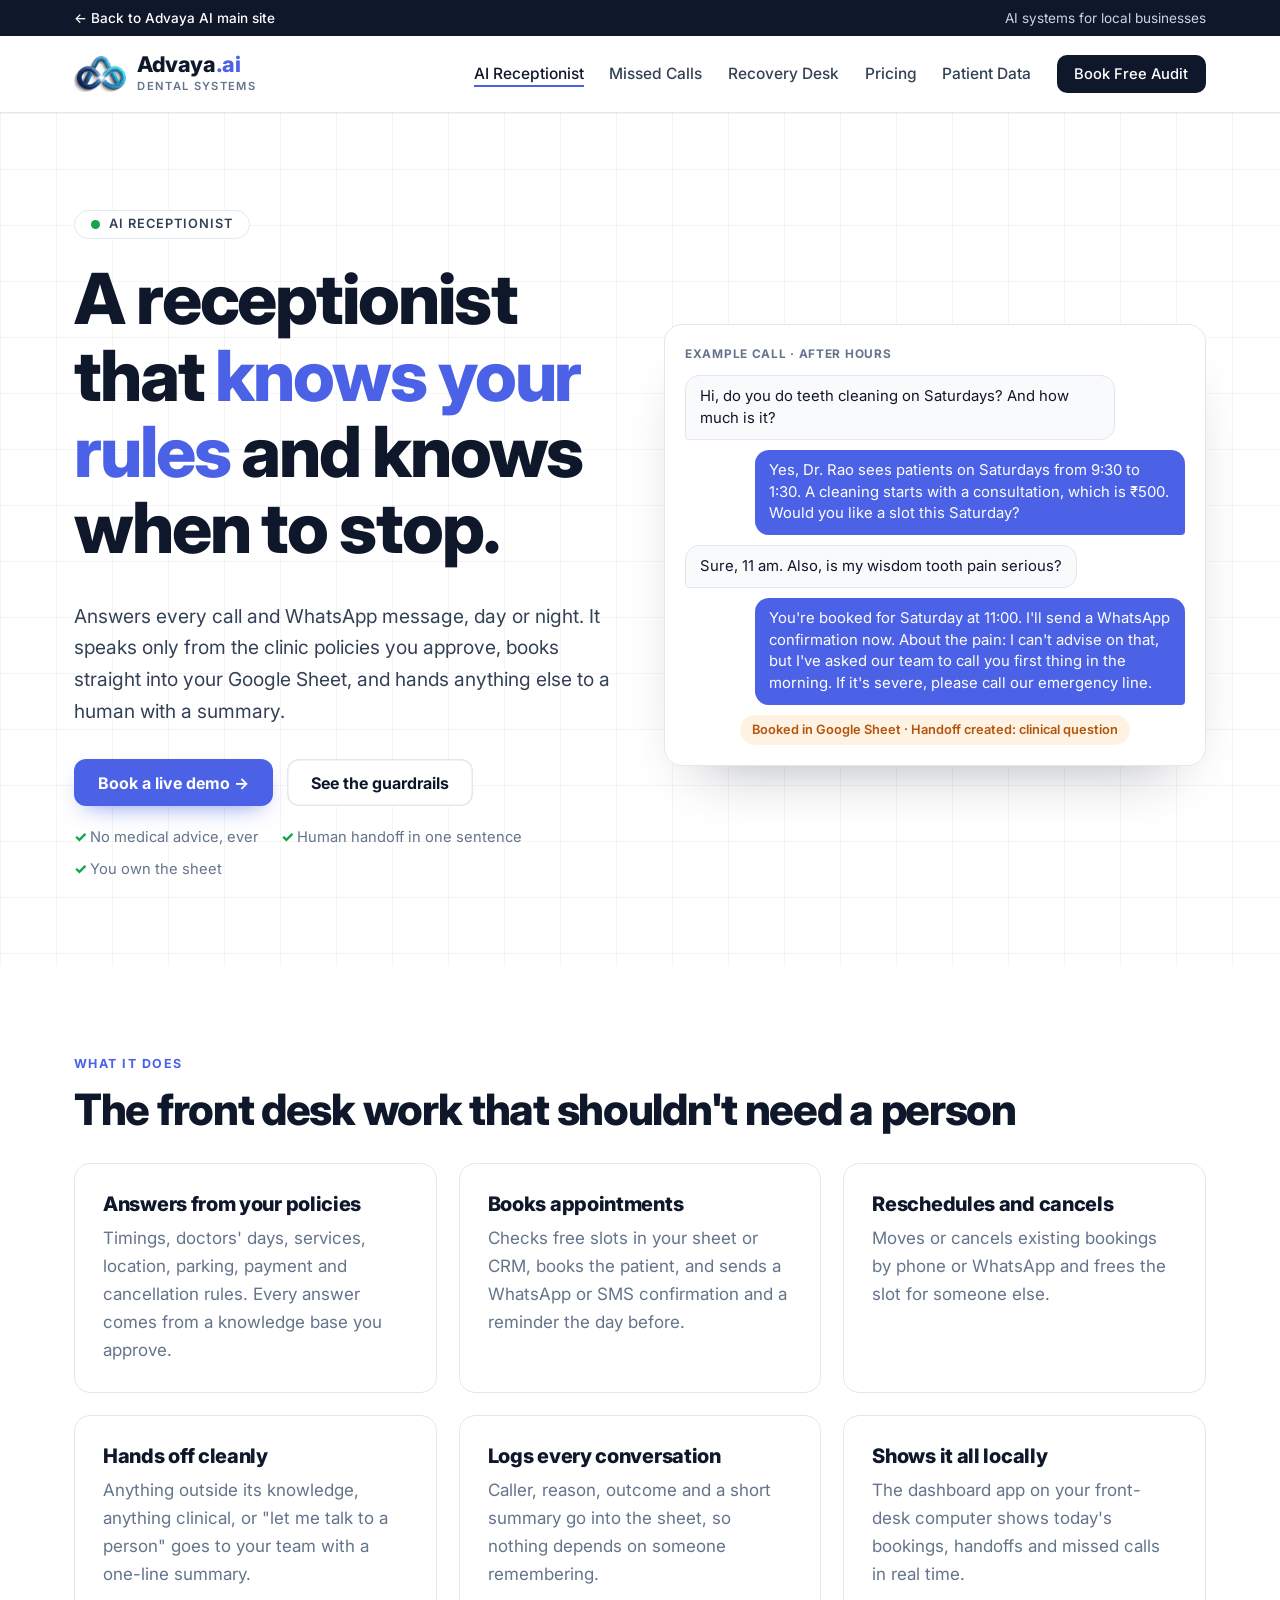
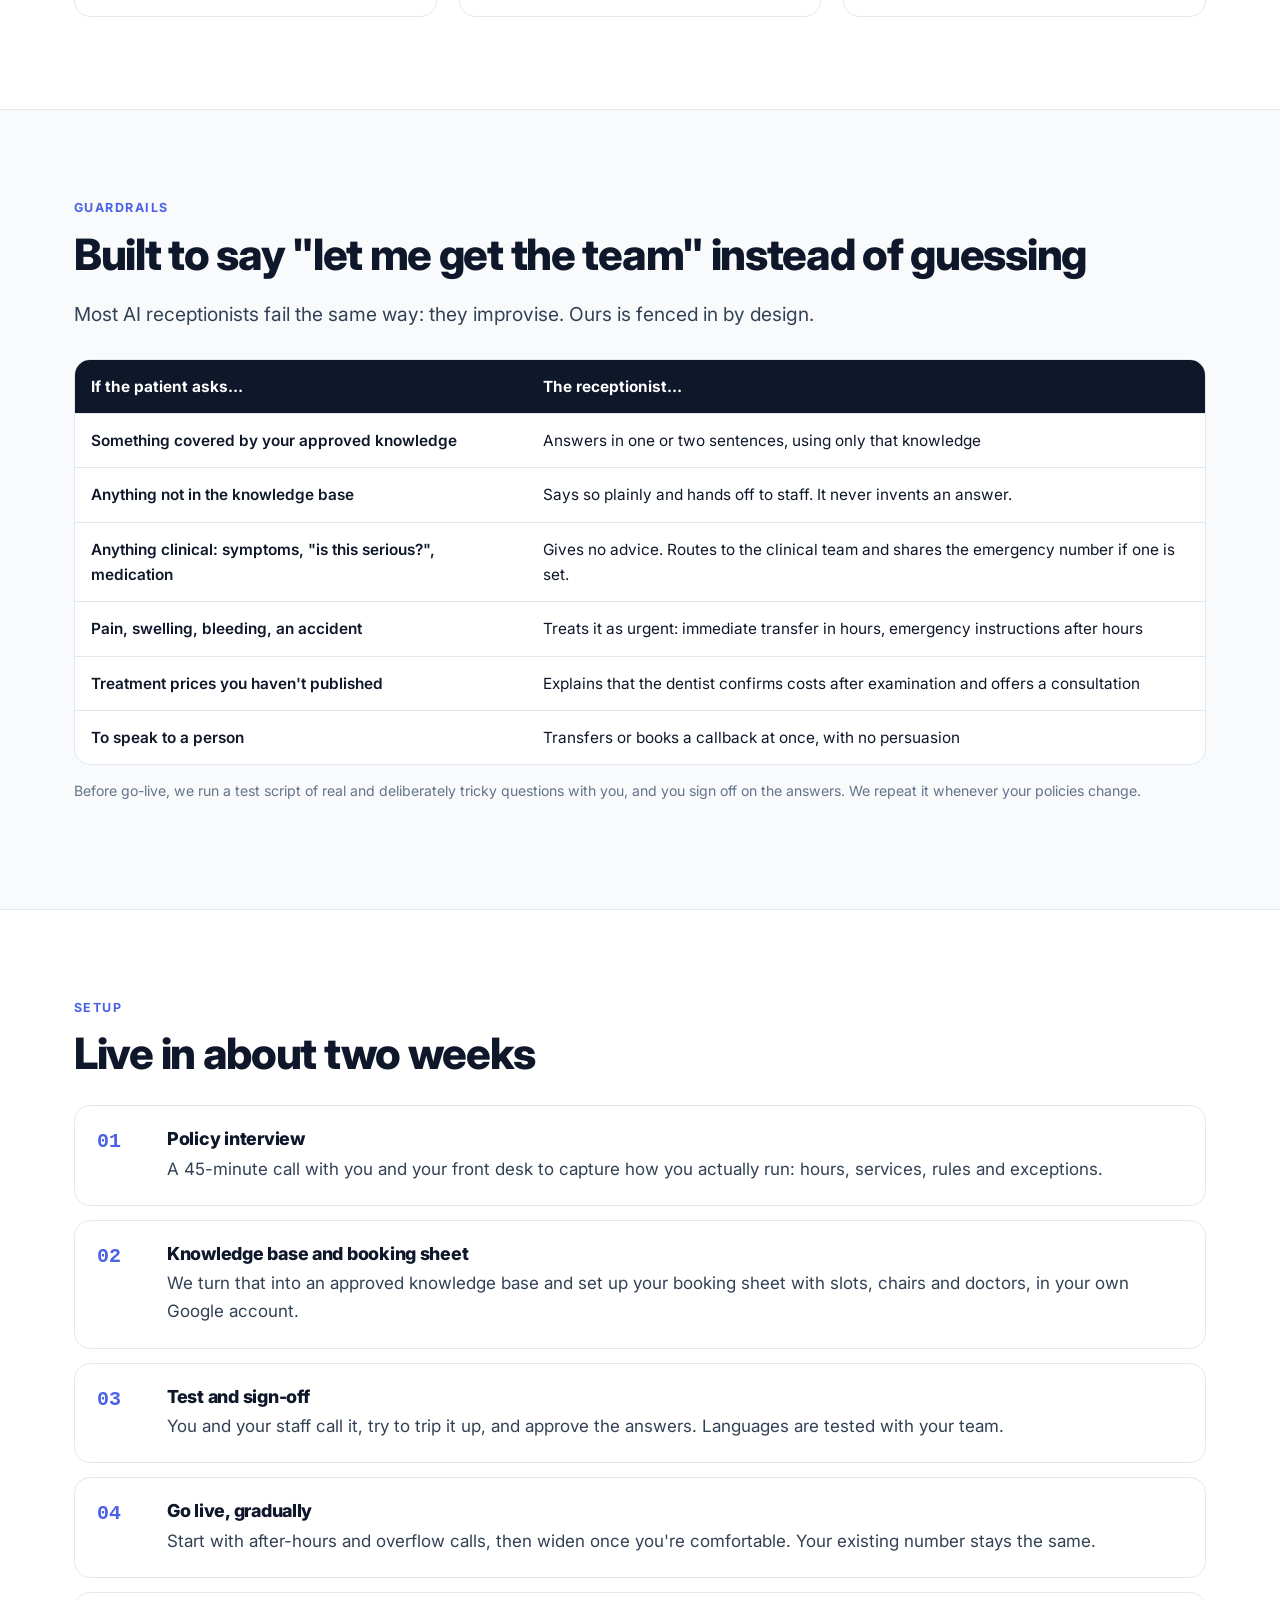
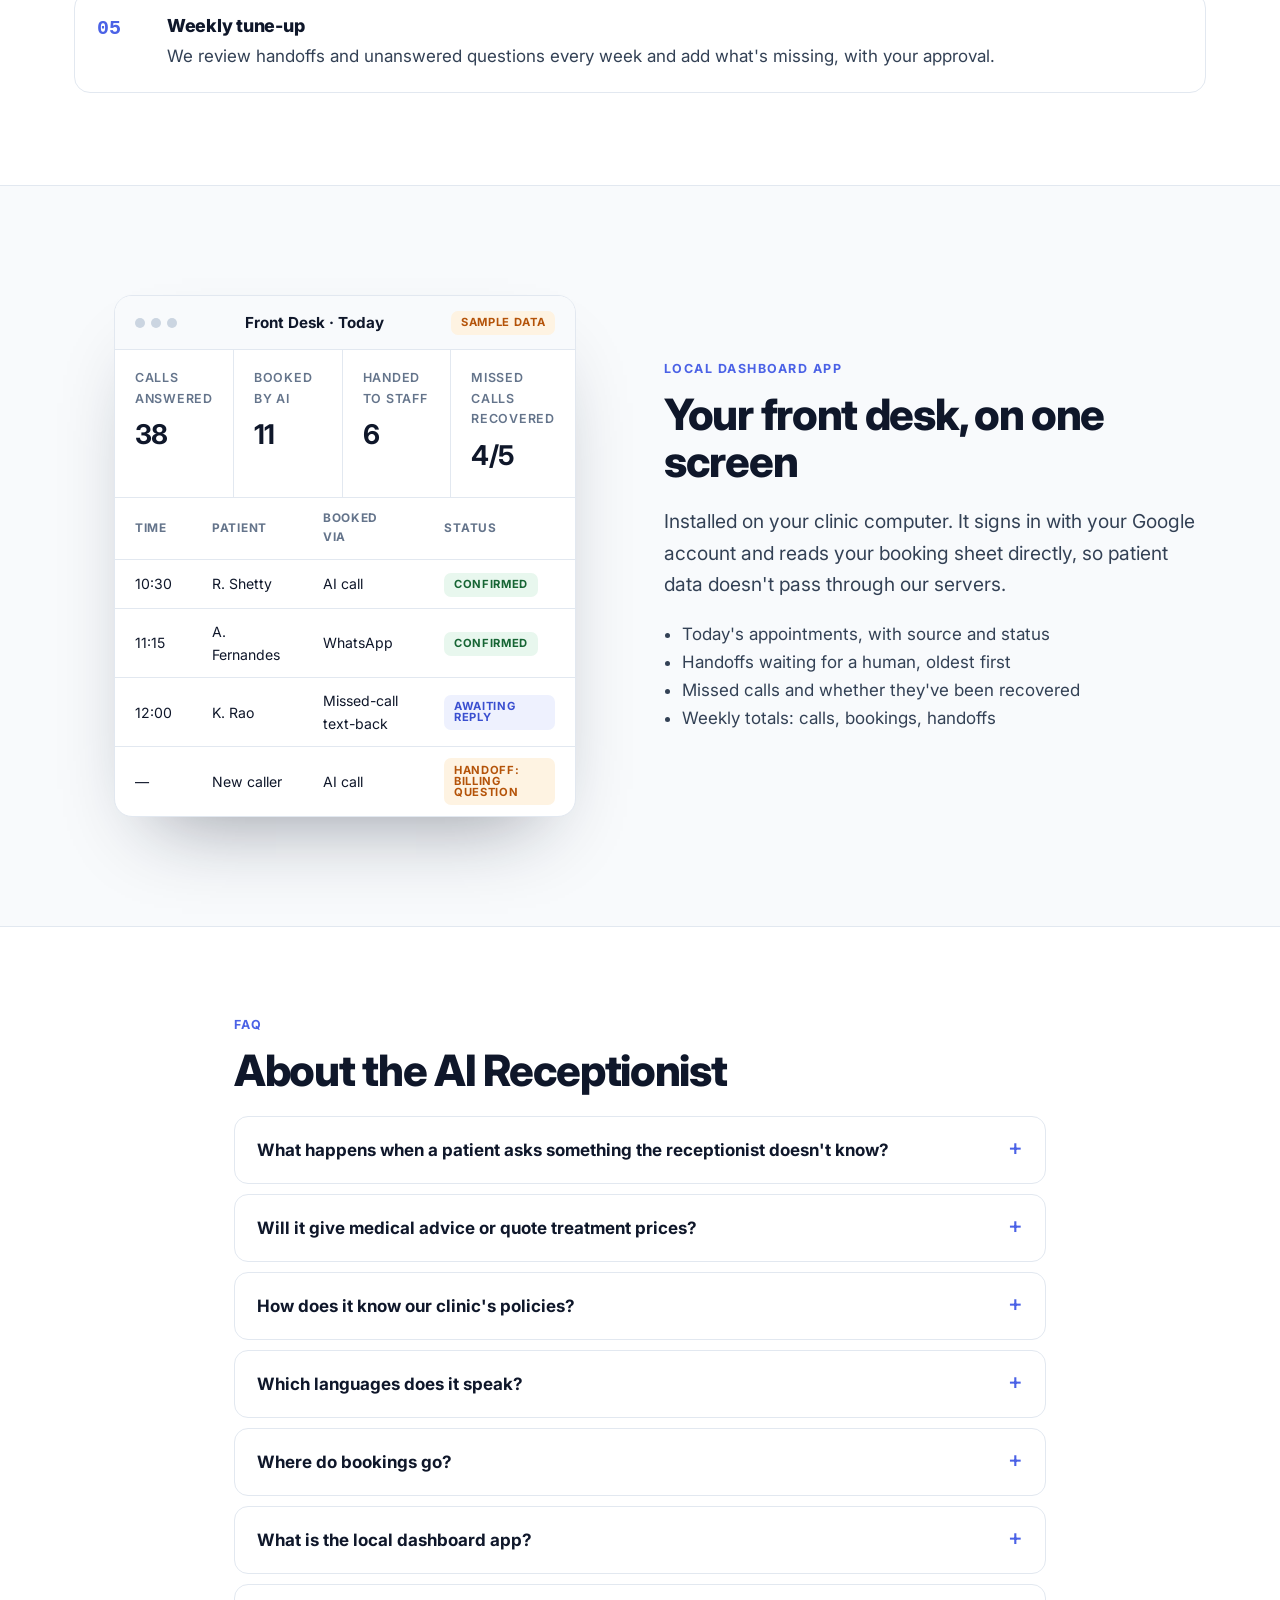
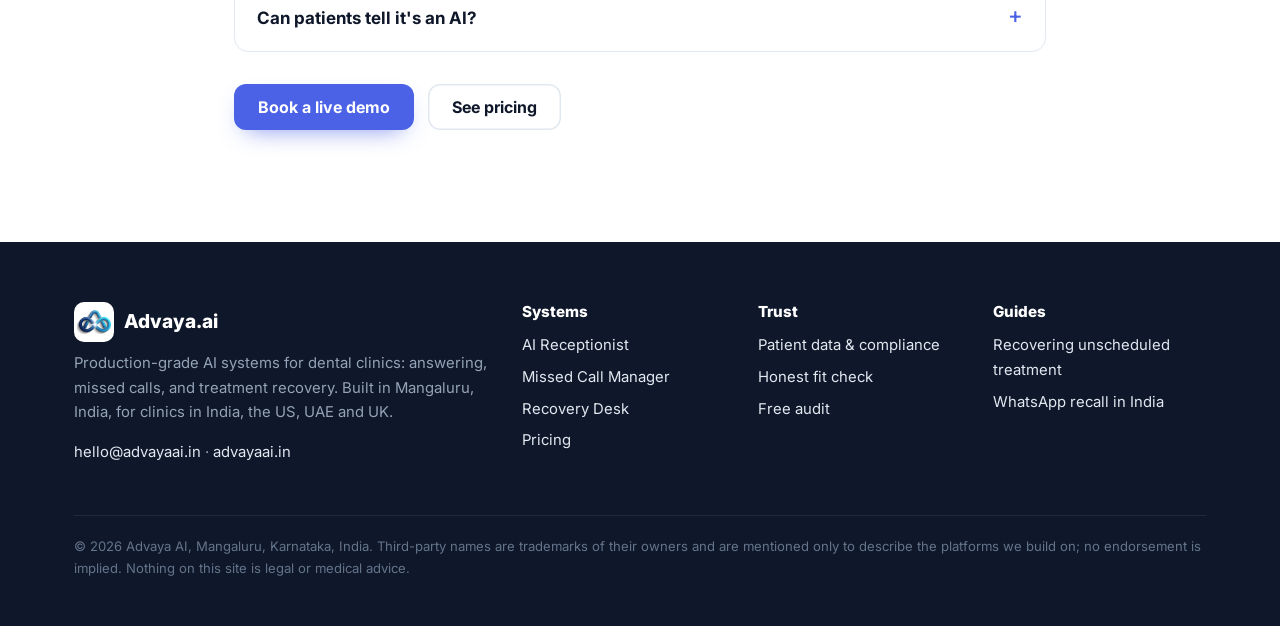
==== commit e30d4c56: "Add back-to-main-site bar and send audit form to Airtable - Add a top bar on every page linking back" ====
--- a/ai-receptionist.html
+++ b/ai-receptionist.html
@@ -176,6 +176,7 @@
 </head>
 <body>
 <a class="skip" href="#main">Skip to content</a>
+<div class="topbar"><div class="wrap"><a href="https://advayaai.in/">&larr; Back to Advaya AI main site</a><span class="topbar-note">AI systems for local businesses</span></div></div>
 <header class="site-head">
   <div class="wrap">
     <a class="brand" href="/" aria-label="Advaya.ai Dental home">
--- a/assets/site.css
+++ b/assets/site.css
@@ -258,3 +258,17 @@
   .dash-top .dots{display:none}
   .kpis span{font-size:.7rem}
 }
+
+/* Top bar: link back to the main Advaya AI site */
+.topbar{background:var(--ink);color:#cbd5e1;font-size:.85rem}
+.topbar .wrap{display:flex;align-items:center;justify-content:space-between;gap:1rem;min-height:36px}
+.topbar a{color:#fff;text-decoration:none;font-weight:500}
+.topbar a:hover,.topbar a:focus-visible{text-decoration:underline;text-underline-offset:3px}
+@media (max-width:560px){.topbar-note{display:none}}
+
+/* Audit form: spam honeypot and submit status */
+.hp{position:absolute;left:-10000px;width:1px;height:1px;overflow:hidden}
+.form-status{margin:14px 0 0;padding:.7rem .9rem;border-radius:10px;border:1px solid var(--line);background:var(--soft);color:var(--ink-2)}
+.form-status[data-kind=ok]{border-color:#bbf7d0;background:#f0fdf4;color:#166534}
+.form-status[data-kind=error]{border-color:#fecaca;background:#fef2f2;color:#991b1b}
+button[disabled]{opacity:.7;cursor:progress}
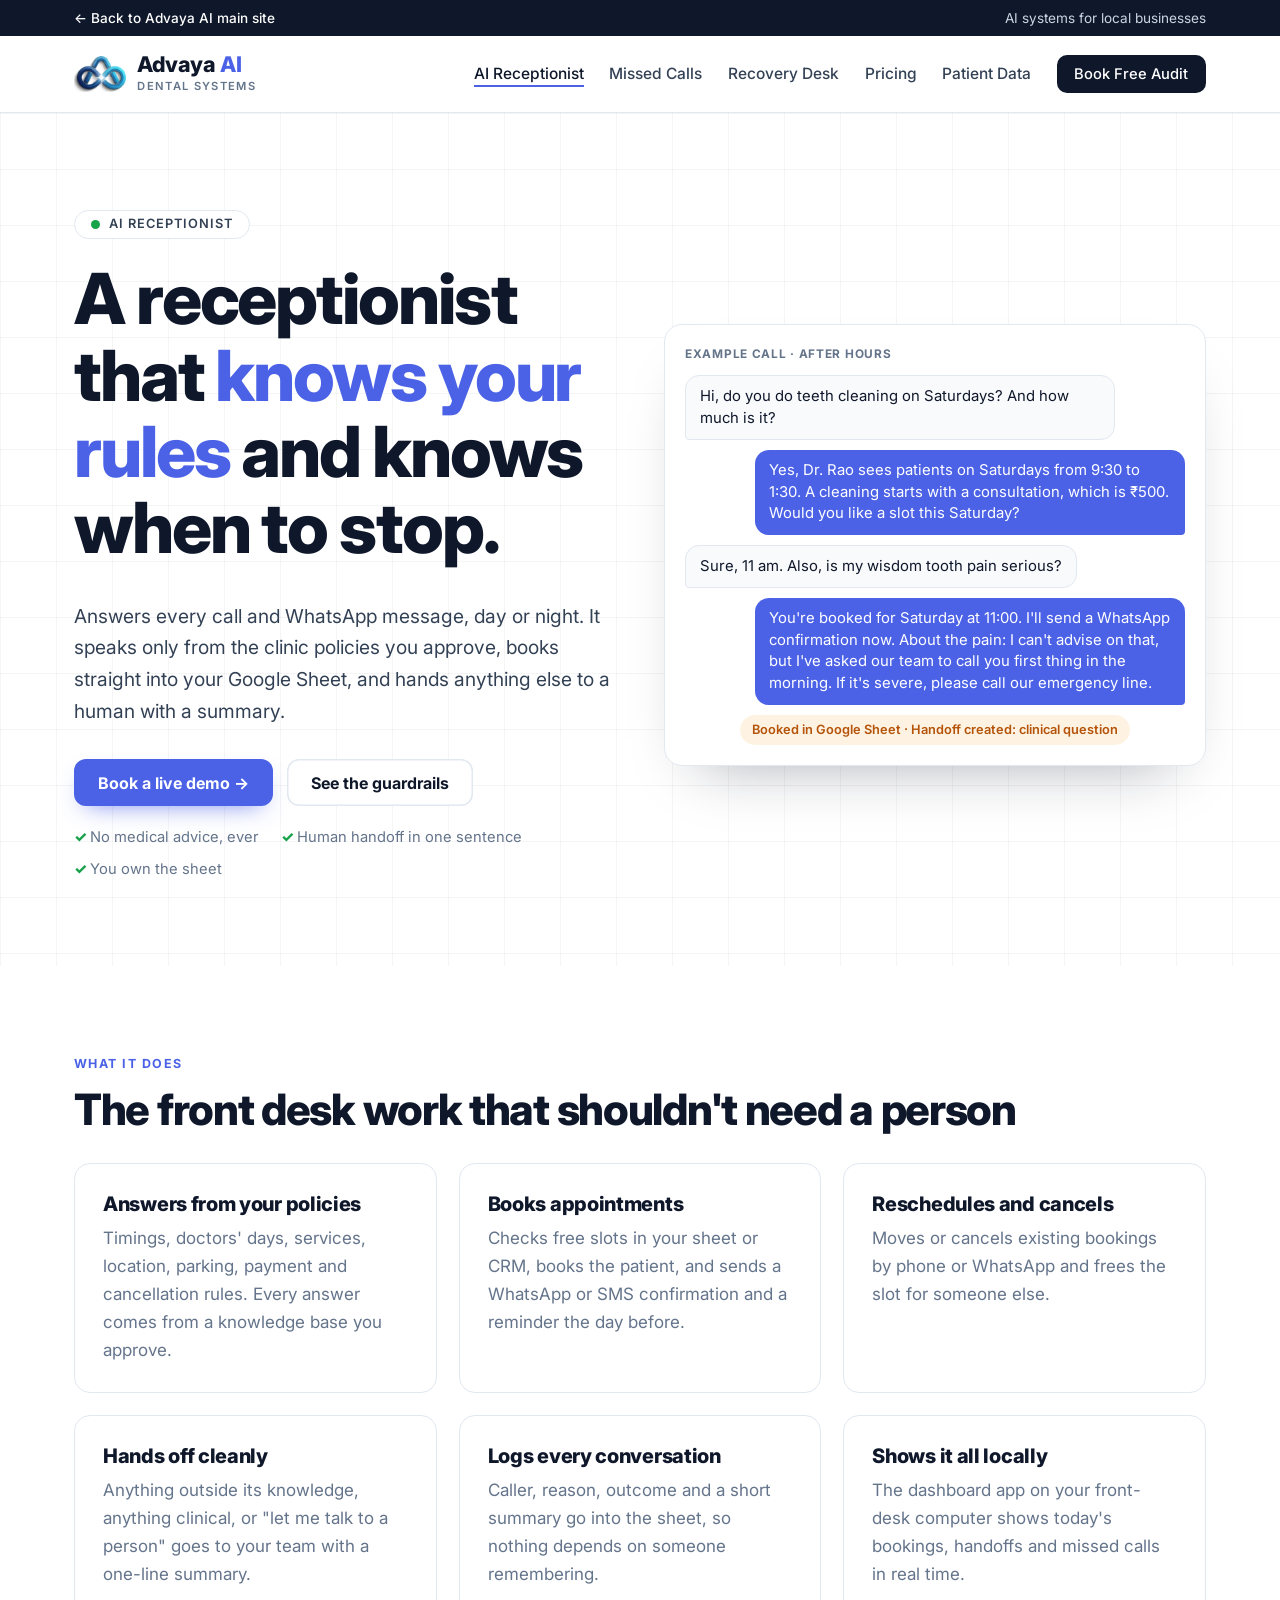
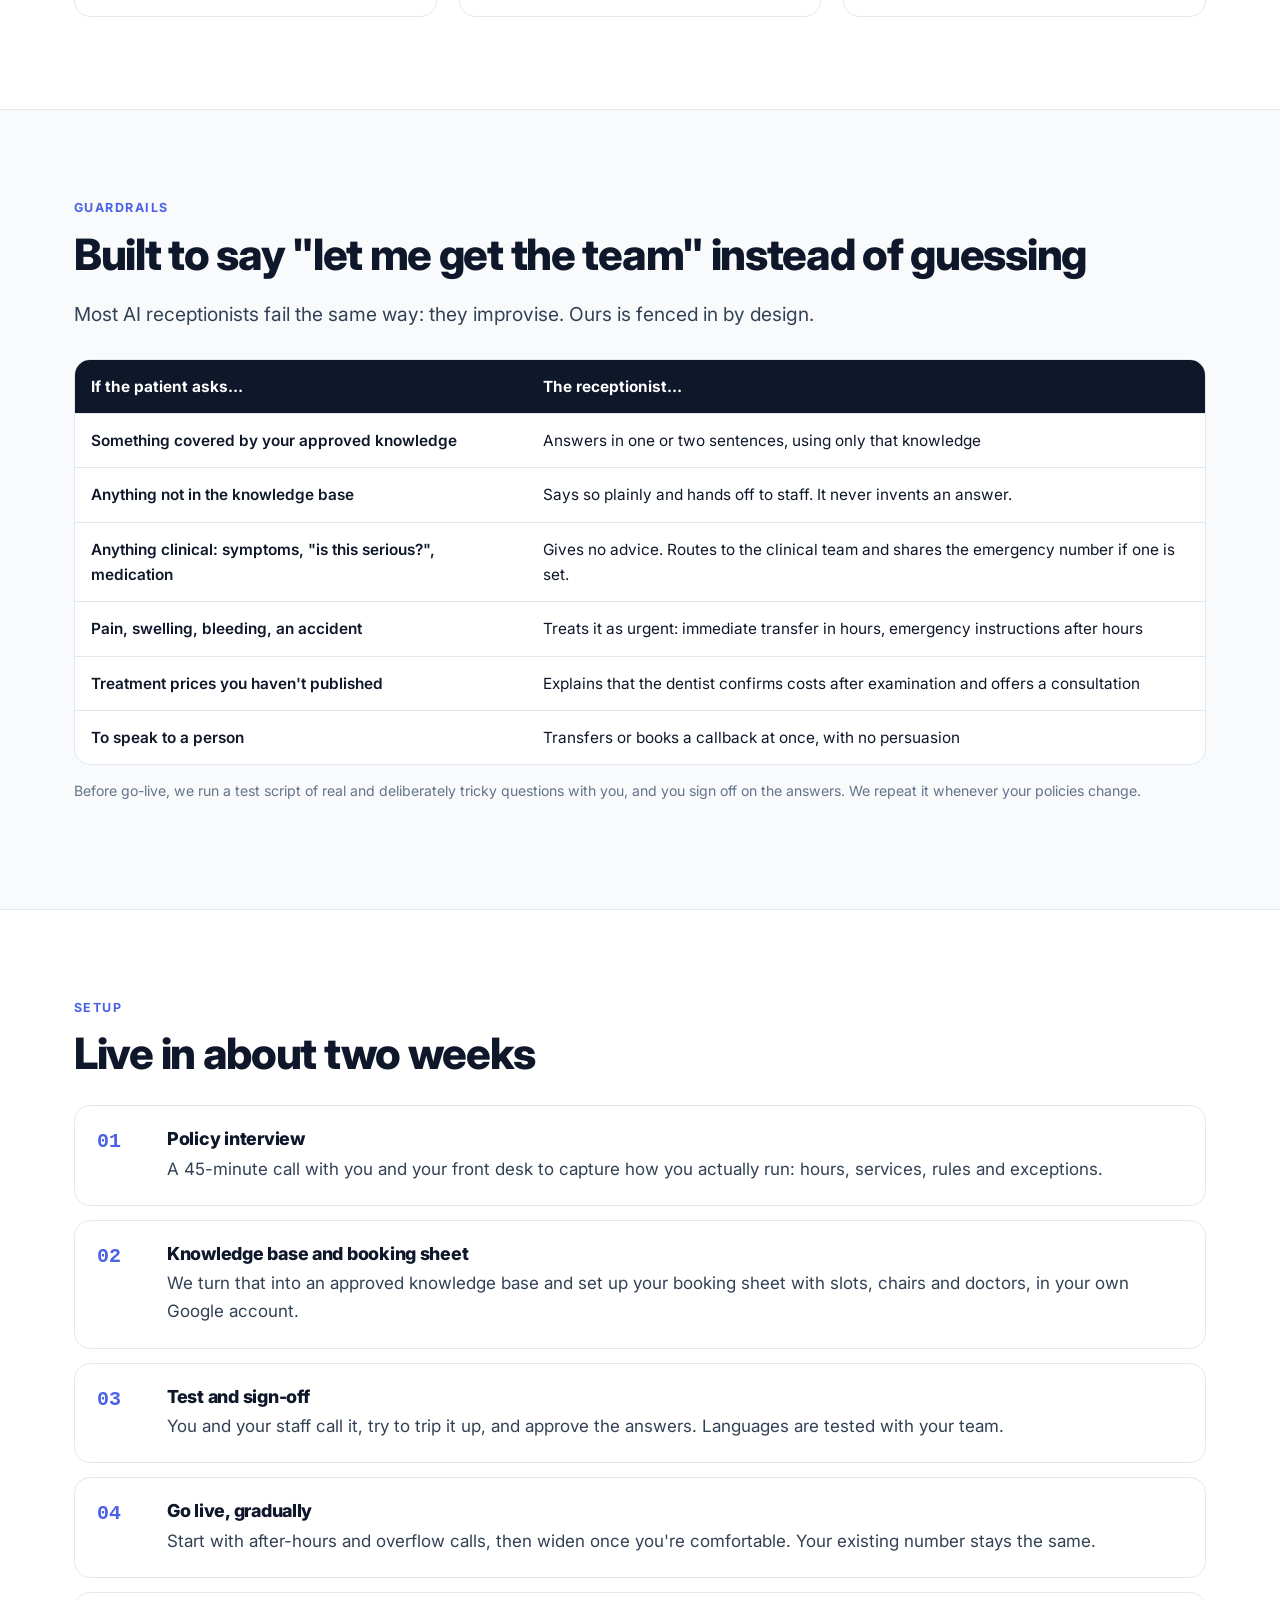
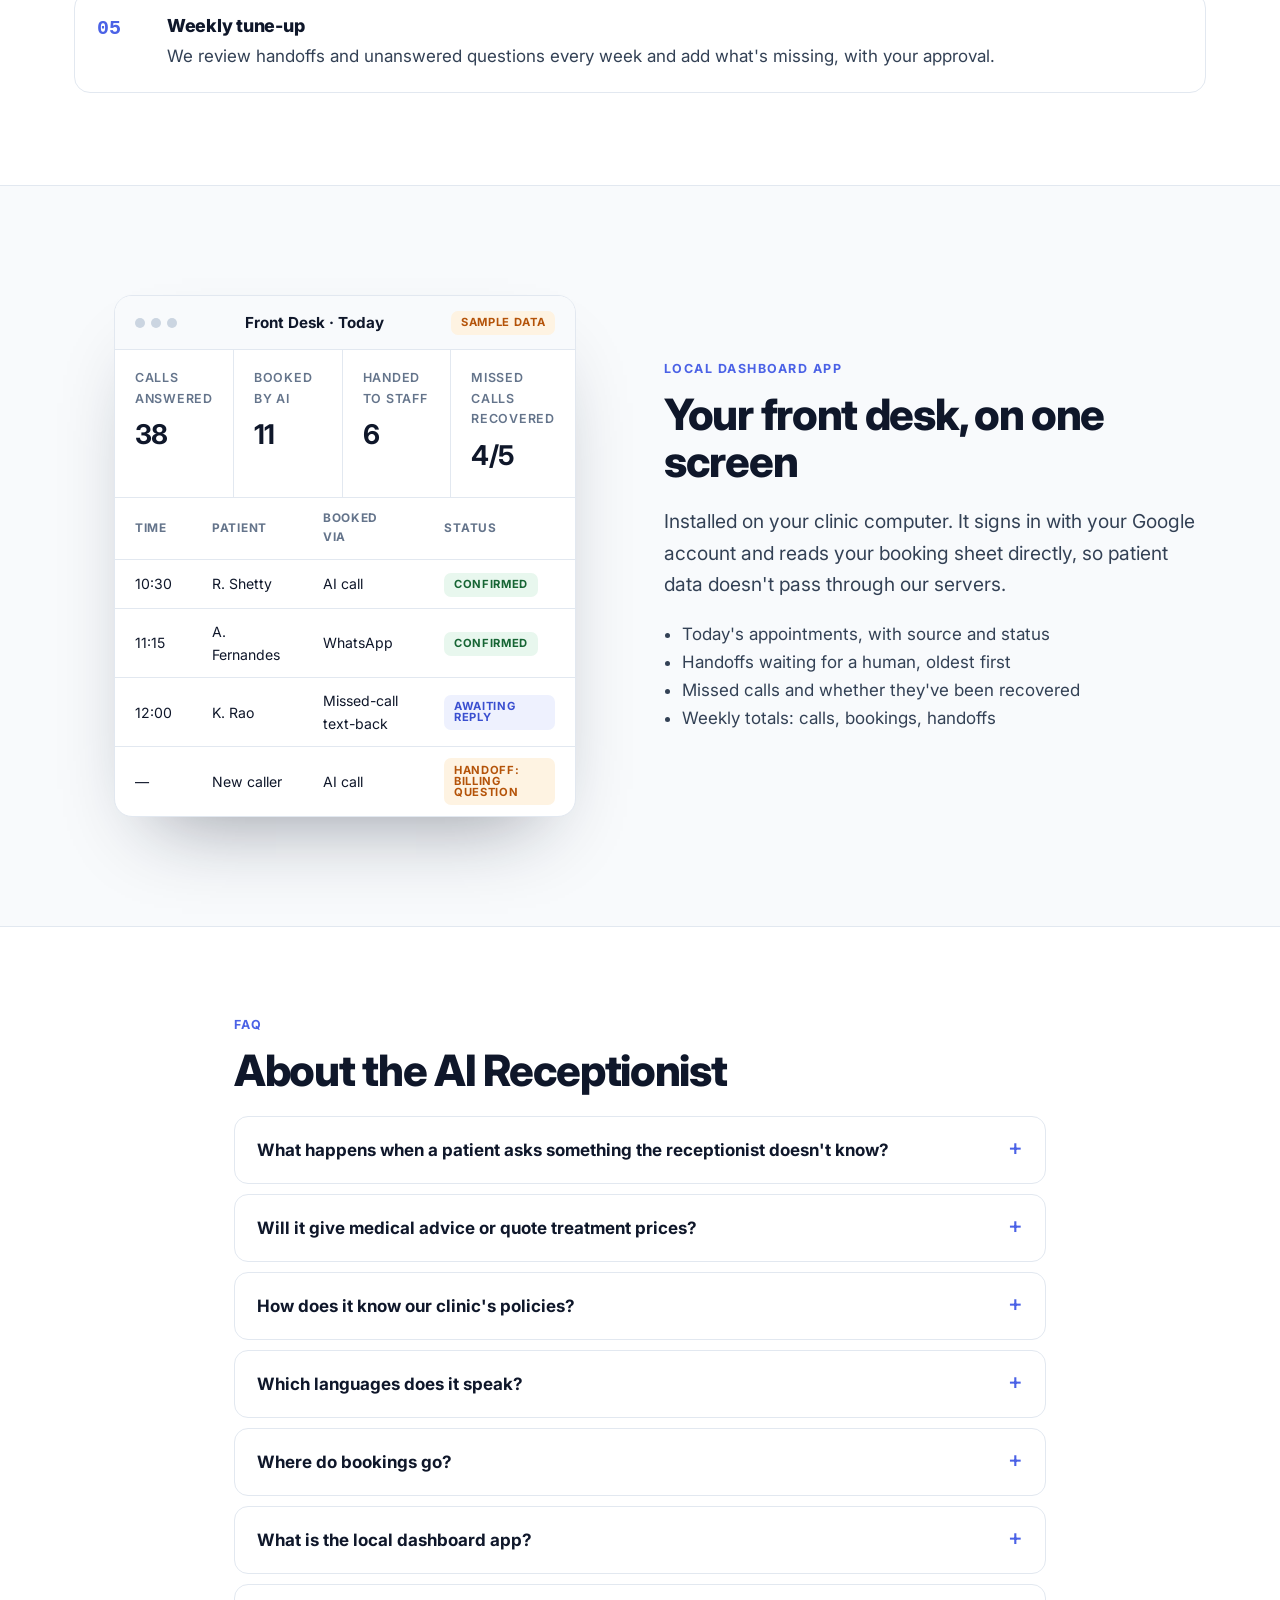
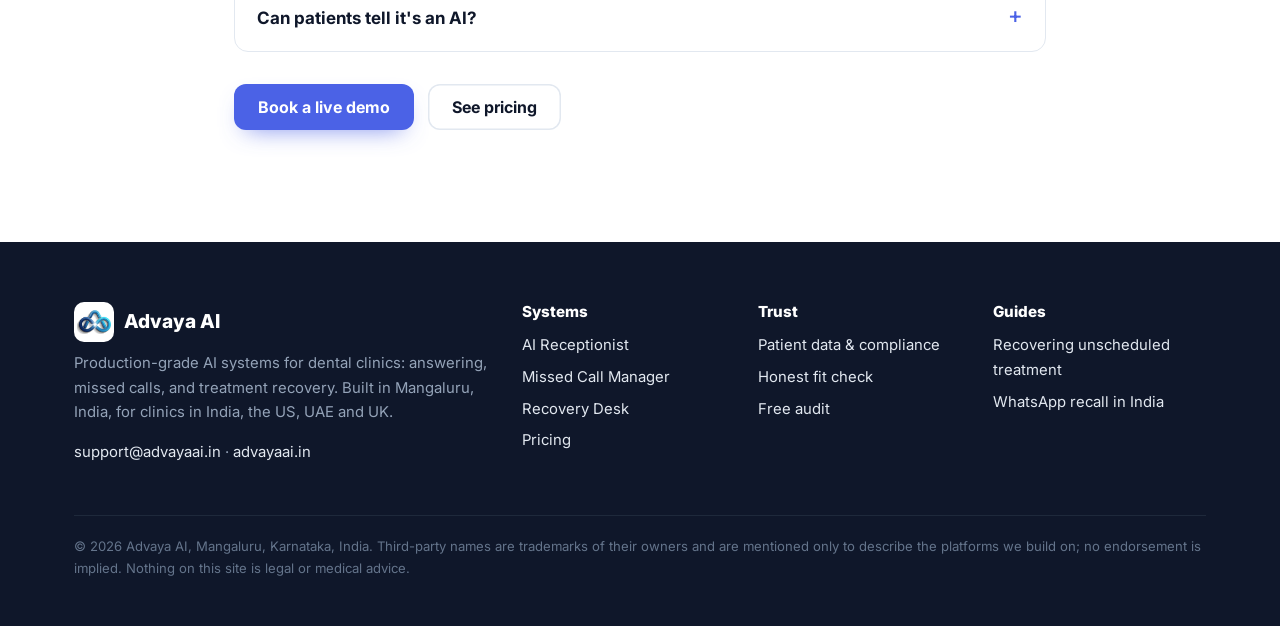
==== commit a45f597d: "Apply SEO/GEO/AEO audit fixes to the dental site - Use "Advaya AI" instead of "Advaya.ai" in titles," ====
--- a/ai-receptionist.html
+++ b/ai-receptionist.html
@@ -3,7 +3,7 @@
 <head>
 <meta charset="utf-8">
 <meta name="viewport" content="width=device-width, initial-scale=1">
-<title>AI Receptionist for Dental Clinics | Advaya.ai</title>
+<title>AI Receptionist for Dental Clinics | Advaya AI</title>
 <meta name="description" content="An AI receptionist for dental clinics that answers calls and WhatsApp from your policies, books into Google Sheets or your CRM, and hands the rest to staff.">
 <link rel="canonical" href="https://dental.advayaai.in/ai-receptionist">
 <meta name="robots" content="index, follow, max-image-preview:large">
@@ -13,8 +13,8 @@
 <link rel="apple-touch-icon" href="/assets/icon-180.png">
 <link rel="manifest" href="/site.webmanifest">
 <meta property="og:type" content="website">
-<meta property="og:site_name" content="Advaya.ai">
-<meta property="og:title" content="AI Receptionist for Dental Clinics | Advaya.ai">
+<meta property="og:site_name" content="Advaya AI">
+<meta property="og:title" content="AI Receptionist for Dental Clinics | Advaya AI">
 <meta property="og:description" content="An AI receptionist for dental clinics that answers calls and WhatsApp from your policies, books into Google Sheets or your CRM, and hands the rest to staff.">
 <meta property="og:url" content="https://dental.advayaai.in/ai-receptionist">
 <meta property="og:image" content="https://dental.advayaai.in/assets/og-image.png">
@@ -22,7 +22,7 @@
 <meta property="og:image:height" content="630">
 <meta property="og:locale" content="en_IN">
 <meta name="twitter:card" content="summary_large_image">
-<meta name="twitter:title" content="AI Receptionist for Dental Clinics | Advaya.ai">
+<meta name="twitter:title" content="AI Receptionist for Dental Clinics | Advaya AI">
 <meta name="twitter:description" content="An AI receptionist for dental clinics that answers calls and WhatsApp from your policies, books into Google Sheets or your CRM, and hands the rest to staff.">
 <meta name="twitter:image" content="https://dental.advayaai.in/assets/og-image.png">
 <link rel="preconnect" href="https://fonts.googleapis.com">
@@ -35,9 +35,8 @@
  "@graph": [
   {
    "@type": "Organization",
-   "@id": "https://advayaai.in/#org",
+   "@id": "https://advayaai.in/#organization",
    "name": "Advaya AI",
-   "alternateName": "Advaya.ai",
    "url": "https://advayaai.in/",
    "logo": "https://dental.advayaai.in/assets/icon-512.png",
    "address": {
@@ -45,15 +44,48 @@
     "addressLocality": "Mangaluru",
     "addressRegion": "Karnataka",
     "addressCountry": "IN"
-   }
+   },
+   "email": "support@advayaai.in",
+   "contactPoint": {
+    "@type": "ContactPoint",
+    "contactType": "customer support",
+    "email": "support@advayaai.in",
+    "availableLanguage": [
+     "English"
+    ]
+   },
+   "sameAs": [
+    "https://www.instagram.com/advaya__ai/",
+    "https://advayaai.in/"
+   ]
   },
   {
    "@type": "WebSite",
    "@id": "https://dental.advayaai.in/#website",
    "url": "https://dental.advayaai.in/",
-   "name": "Advaya.ai Dental",
+   "name": "Advaya AI Dental",
    "publisher": {
-    "@id": "https://advayaai.in/#org"
+    "@id": "https://advayaai.in/#organization"
+   }
+  },
+  {
+   "@type": "WebPage",
+   "@id": "https://dental.advayaai.in/ai-receptionist#webpage",
+   "url": "https://dental.advayaai.in/ai-receptionist",
+   "name": "AI Receptionist for Dental Clinics | Advaya AI",
+   "isPartOf": {
+    "@id": "https://dental.advayaai.in/#website"
+   },
+   "publisher": {
+    "@id": "https://advayaai.in/#organization"
+   },
+   "speakable": {
+    "@type": "SpeakableSpecification",
+    "cssSelector": [
+     "h1",
+     ".faq summary",
+     ".faq details p"
+    ]
    }
   },
   {
@@ -63,7 +95,7 @@
    "serviceType": "AI Receptionist for dental clinics",
    "description": "A voice and WhatsApp AI receptionist for dental clinics that answers only from the clinic's approved policies, books appointments into Google Sheets or a CRM, and hands every other question to a human.",
    "provider": {
-    "@id": "https://advayaai.in/#org"
+    "@id": "https://advayaai.in/#organization"
    },
    "areaServed": [
     "IN",
@@ -179,9 +211,9 @@
 <div class="topbar"><div class="wrap"><a href="https://advayaai.in/">&larr; Back to Advaya AI main site</a><span class="topbar-note">AI systems for local businesses</span></div></div>
 <header class="site-head">
   <div class="wrap">
-    <a class="brand" href="/" aria-label="Advaya.ai Dental home">
-      <picture><source srcset="/assets/logo.webp" type="image/webp"><img src="/assets/logo.png" alt="Advaya.ai logo" width="140" height="100"></picture>
-      <span><b>Advaya<span>.ai</span></b><small>Dental Systems</small></span>
+    <a class="brand" href="/" aria-label="Advaya AI Dental home">
+      <picture><source srcset="/assets/logo.webp" type="image/webp"><img src="/assets/logo.png" alt="Advaya AI logo" width="140" height="100"></picture>
+      <span><b>Advaya <span>AI</span></b><small>Dental Systems</small></span>
     </a>
     <nav class="nav" aria-label="Main">
       <a href="/ai-receptionist" aria-current=page>AI Receptionist</a>
@@ -297,7 +329,7 @@
   </div>
 </section>
 
-<section aria-labelledby="rfaq-h">
+<section class="faq" aria-labelledby="rfaq-h">
   <div class="wrap" style="max-width:860px">
     <span class="eyebrow">FAQ</span>
     <h2 id="rfaq-h">About the AI Receptionist</h2>
@@ -316,9 +348,9 @@
   <div class="wrap">
     <div class="grid">
       <div>
-        <div class="foot-brand"><img src="/assets/icon-64.png" alt="" width="40" height="40">Advaya.ai</div>
+        <div class="foot-brand"><img src="/assets/icon-64.png" alt="" width="40" height="40">Advaya AI</div>
         <p>Production-grade AI systems for dental clinics: answering, missed calls, and treatment recovery. Built in Mangaluru, India, for clinics in India, the US, UAE and UK.</p>
-        <p><a data-email href="#">hello@advayaai.in</a> · <a href="https://advayaai.in/">advayaai.in</a></p>
+        <p><a data-email href="#">support@advayaai.in</a> · <a href="https://advayaai.in/">advayaai.in</a></p>
       </div>
       <div>
         <h3>Systems</h3>
